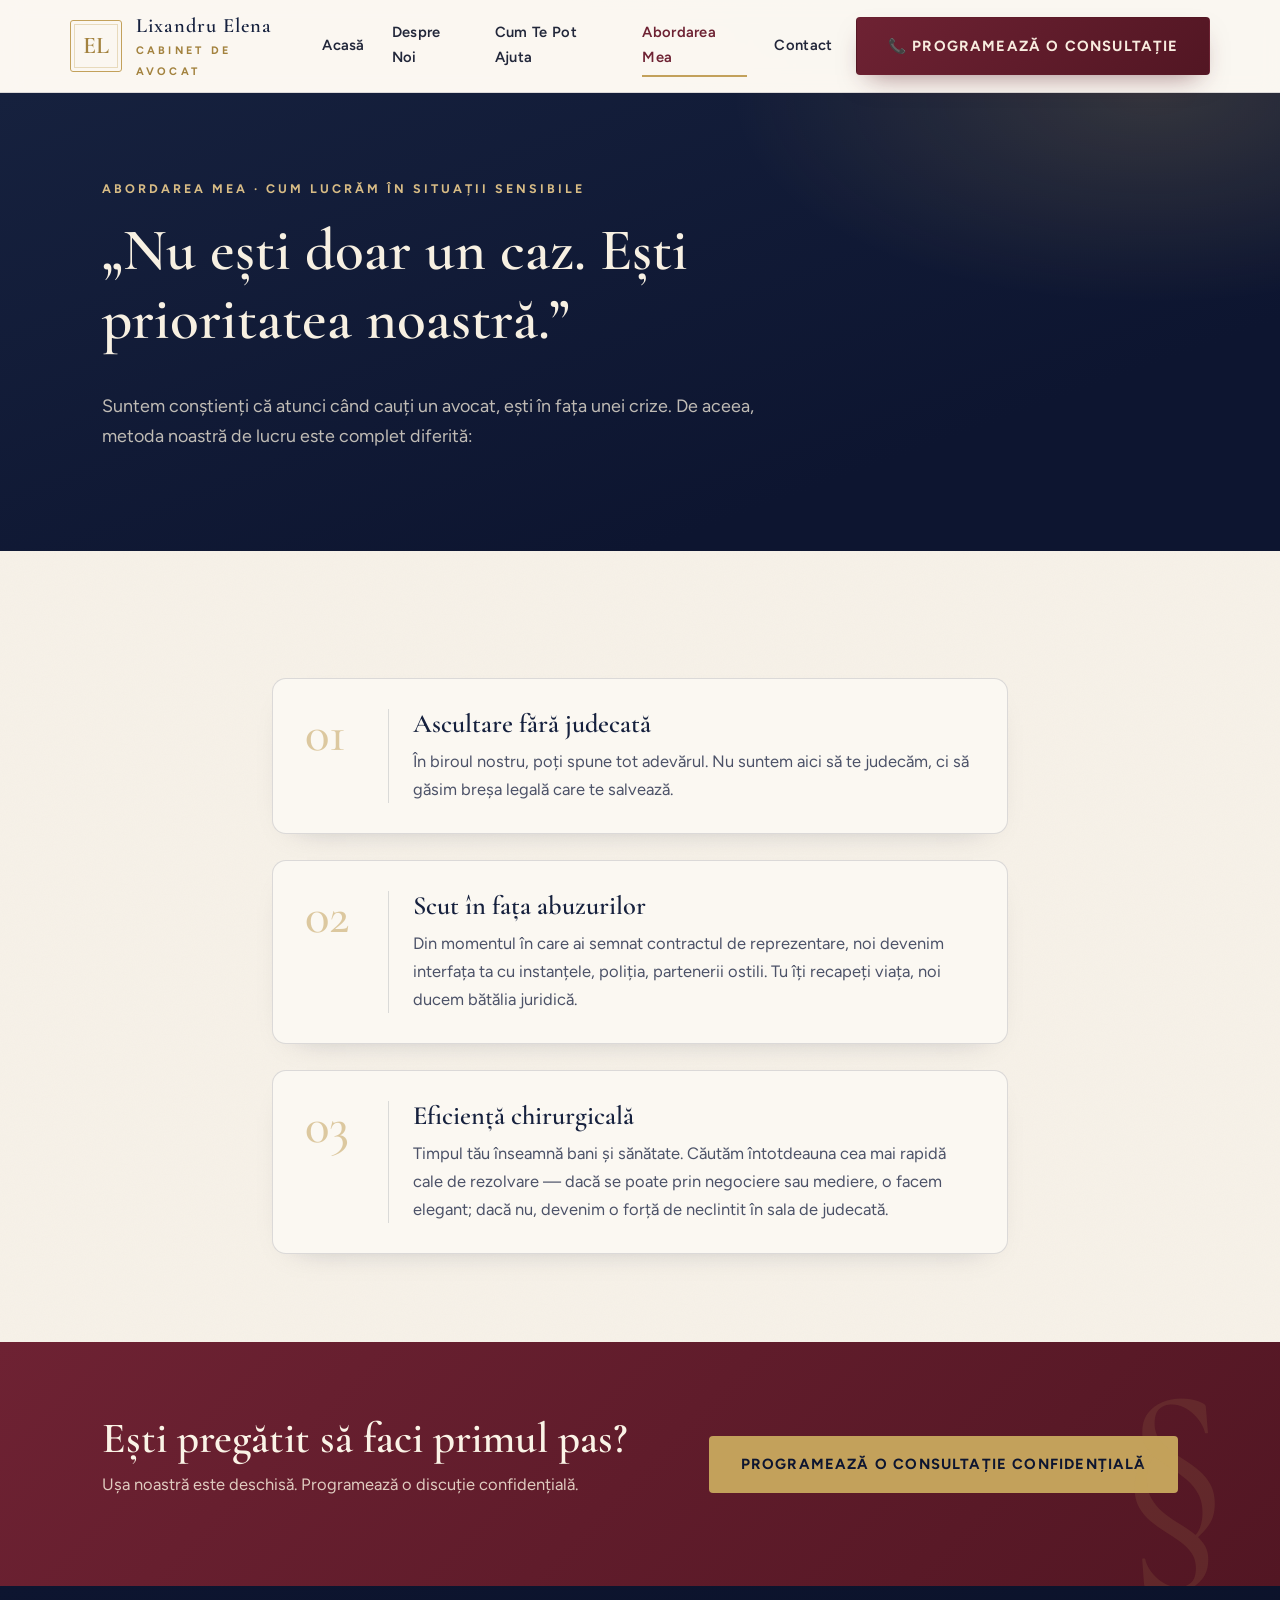
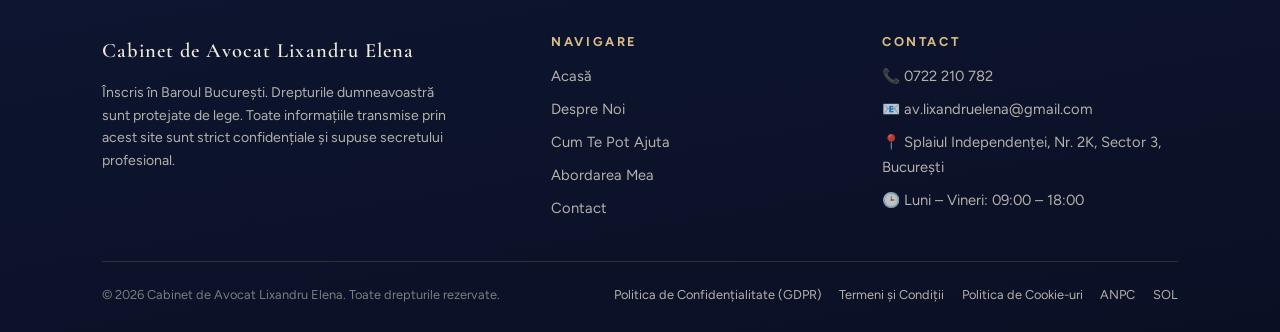
==== abordare.html @ f8d6af68 "feat: site cabinet avocat Lixandru Elena Site static multi-pagina (Acasa, Despre, Servicii, Abordare" ====
<!DOCTYPE html>
<html lang="ro">
<head>
  <meta charset="UTF-8">
  <meta name="viewport" content="width=device-width, initial-scale=1.0">
  <title>Abordarea Mea — Cum lucrăm în situații sensibile | Cabinet de Avocat Lixandru Elena</title>
  <meta name="description" content="Nu ești doar un caz. Ești prioritatea noastră. Ascultare fără judecată, scut în fața abuzurilor și eficiență chirurgicală — metoda de lucru a Cabinetului de Avocat Lixandru Elena.">
  <link rel="icon" type="image/svg+xml" href="img/favicon.svg">
  <link rel="preconnect" href="https://fonts.googleapis.com">
  <link rel="preconnect" href="https://fonts.gstatic.com" crossorigin>
  <link href="https://fonts.googleapis.com/css2?family=Cormorant+Garamond:ital,wght@0,400;0,500;0,600;1,400;1,500&family=Figtree:wght@400;600;700&display=swap" rel="stylesheet">
  <link rel="stylesheet" href="css/style.css">
</head>
<body>

<header class="site-header">
  <div class="wrap header-inner">
    <a class="brand" href="index.html" aria-label="Cabinet de Avocat Lixandru Elena — Acasă">
      <span class="brand-monogram">EL</span>
      <span class="brand-text">
        <span class="brand-name">Lixandru Elena</span><br>
        <span class="brand-sub">Cabinet de Avocat</span>
      </span>
    </a>
    <nav class="main-nav" aria-label="Navigare principală">
      <a href="index.html">Acasă</a>
      <a href="despre.html">Despre Noi</a>
      <a href="servicii.html">Cum Te Pot Ajuta</a>
      <a href="abordare.html" class="active">Abordarea Mea</a>
      <a href="contact.html">Contact</a>
    </nav>
    <a class="btn btn-primary header-cta" href="contact.html">📞 Programează o Consultație</a>
    <button class="nav-toggle" aria-label="Deschide meniul" aria-expanded="false">
      <span></span><span></span><span></span>
    </button>
  </div>
</header>

<main>

  <section class="page-hero">
    <div class="wrap">
      <span class="eyebrow">Abordarea Mea · Cum lucrăm în situații sensibile</span>
      <h1>„Nu ești doar un caz. Ești prioritatea noastră.”</h1>
      <p class="lead">Suntem conștienți că atunci când cauți un avocat, ești în fața unei crize. De aceea, metoda noastră de lucru este complet diferită:</p>
    </div>
  </section>

  <section class="section">
    <div class="wrap prose">
      <div class="method-list">
        <article class="method reveal">
          <div>
            <h3>Ascultare fără judecată</h3>
            <p>În biroul nostru, poți spune tot adevărul. Nu suntem aici să te judecăm, ci să găsim breșa legală care te salvează.</p>
          </div>
        </article>
        <article class="method reveal reveal-d1">
          <div>
            <h3>Scut în fața abuzurilor</h3>
            <p>Din momentul în care ai semnat contractul de reprezentare, noi devenim interfața ta cu instanțele, poliția, partenerii ostili. Tu îți recapeți viața, noi ducem bătălia juridică.</p>
          </div>
        </article>
        <article class="method reveal reveal-d2">
          <div>
            <h3>Eficiență chirurgicală</h3>
            <p>Timpul tău înseamnă bani și sănătate. Căutăm întotdeauna cea mai rapidă cale de rezolvare — dacă se poate prin negociere sau mediere, o facem elegant; dacă nu, devenim o forță de neclintit în sala de judecată.</p>
          </div>
        </article>
      </div>
    </div>
  </section>

  <section class="cta-band">
    <div class="wrap cta-inner">
      <div>
        <h2>Ești pregătit să faci primul pas?</h2>
        <p>Ușa noastră este deschisă. Programează o discuție confidențială.</p>
      </div>
      <a class="btn btn-light" href="contact.html">Programează o Consultație Confidențială</a>
    </div>
  </section>

</main>

<footer class="site-footer">
  <div class="wrap">
    <div class="footer-grid">
      <div class="footer-brand">
        <span class="brand-name">Cabinet de Avocat Lixandru Elena</span>
        <p>Înscris în Baroul București. Drepturile dumneavoastră sunt protejate de lege. Toate informațiile transmise prin acest site sunt strict confidențiale și supuse secretului profesional.</p>
      </div>
      <div>
        <h4>Navigare</h4>
        <ul class="footer-list">
          <li><a href="index.html">Acasă</a></li>
          <li><a href="despre.html">Despre Noi</a></li>
          <li><a href="servicii.html">Cum Te Pot Ajuta</a></li>
          <li><a href="abordare.html">Abordarea Mea</a></li>
          <li><a href="contact.html">Contact</a></li>
        </ul>
      </div>
      <div>
        <h4>Contact</h4>
        <ul class="footer-list">
          <li>📞 <a href="tel:+40722210782">0722 210 782</a></li>
          <li>📧 <a href="mailto:av.lixandruelena@gmail.com">av.lixandruelena@gmail.com</a></li>
          <li>📍 Splaiul Independenței, Nr. 2K, Sector 3, București</li>
          <li>🕒 Luni – Vineri: 09:00 – 18:00</li>
        </ul>
      </div>
    </div>
    <div class="footer-legal">
      <span>© <span id="year">2026</span> Cabinet de Avocat Lixandru Elena. Toate drepturile rezervate.</span>
      <div class="footer-legal-links">
        <a href="legal/politica-de-confidentialitate.html">Politica de Confidențialitate (GDPR)</a>
        <a href="legal/termeni-si-conditii.html">Termeni și Condiții</a>
        <a href="legal/politica-de-cookie-uri.html">Politica de Cookie-uri</a>
        <a href="https://anpc.ro" target="_blank" rel="noopener">ANPC</a>
        <a href="https://ec.europa.eu/consumers/odr" target="_blank" rel="noopener">SOL</a>
      </div>
    </div>
  </div>
</footer>

<script src="js/main.js"></script>
<script>document.getElementById("year").textContent = new Date().getFullYear();</script>
</body>
</html>
---- css/style.css ----
/* ==========================================================================
   Cabinet de Avocat Lixandru Elena — style.css
   Palette: royal navy / matte gold / burgundy / warm cream
   ========================================================================== */

:root {
  --navy: #16213e;
  --navy-deep: #0d1530;
  --navy-soft: #223055;
  --gold: #c3a15b;
  --gold-soft: #d8bc85;
  --gold-dark: #a3823e;
  --burgundy: #6e2233;
  --burgundy-deep: #521623;
  --cream: #f7f2e9;
  --cream-warm: #f1e9da;
  --paper: #fbf8f2;
  --ink: #22273a;
  --ink-soft: #4c5268;
  --line: rgba(22, 33, 62, 0.14);
  --gold-line: rgba(195, 161, 91, 0.45);
  --shadow: 0 18px 50px -18px rgba(13, 21, 48, 0.28);
  --radius: 14px;
  --font-display: "Cormorant Garamond", "Georgia", serif;
  --font-body: "Figtree", "Segoe UI", sans-serif;
  --wrap: 1140px;
}

*, *::before, *::after { box-sizing: border-box; }

html { scroll-behavior: smooth; }

body {
  margin: 0;
  font-family: var(--font-body);
  font-size: 1.03rem;
  line-height: 1.7;
  color: var(--ink);
  background-color: var(--cream);
  background-image:
    radial-gradient(1200px 600px at 85% -100px, rgba(195, 161, 91, 0.10), transparent 60%),
    url("data:image/svg+xml,%3Csvg xmlns='http://www.w3.org/2000/svg' width='140' height='140' viewBox='0 0 140 140'%3E%3Cfilter id='n'%3E%3CfeTurbulence type='fractalNoise' baseFrequency='0.9' numOctaves='2'/%3E%3CfeColorMatrix values='0 0 0 0 0.55 0 0 0 0 0.47 0 0 0 0 0.33 0 0 0 0.05 0'/%3E%3C/filter%3E%3Crect width='140' height='140' filter='url(%23n)'/%3E%3C/svg%3E");
  -webkit-font-smoothing: antialiased;
}

img { max-width: 100%; display: block; }

h1, h2, h3, h4 {
  font-family: var(--font-display);
  font-weight: 600;
  line-height: 1.18;
  color: var(--navy);
  margin: 0 0 0.6em;
}

h1 { font-size: clamp(2.3rem, 5.2vw, 3.7rem); }
h2 { font-size: clamp(1.9rem, 3.6vw, 2.7rem); }
h3 { font-size: clamp(1.35rem, 2.2vw, 1.65rem); }

p { margin: 0 0 1.1em; }

a { color: var(--burgundy); text-decoration: none; }
a:hover { color: var(--gold-dark); }

.wrap { max-width: var(--wrap); margin: 0 auto; padding: 0 clamp(1.1rem, 4vw, 2rem); }

.eyebrow {
  display: inline-block;
  font-size: 0.78rem;
  font-weight: 700;
  letter-spacing: 0.24em;
  text-transform: uppercase;
  color: var(--gold-dark);
  margin-bottom: 1rem;
}

.gold-rule {
  width: 64px;
  height: 2px;
  background: linear-gradient(90deg, var(--gold), transparent);
  border: 0;
  margin: 1.1rem 0 1.6rem;
}

.gold-rule.center { margin-left: auto; margin-right: auto; background: linear-gradient(90deg, transparent, var(--gold), transparent); }

.text-center { text-align: center; }

/* ---------- Buttons ---------- */

.btn {
  display: inline-flex;
  align-items: center;
  gap: 0.6rem;
  padding: 0.95rem 1.9rem;
  font-family: var(--font-body);
  font-size: 0.92rem;
  font-weight: 700;
  letter-spacing: 0.08em;
  text-transform: uppercase;
  border-radius: 4px;
  border: 1px solid transparent;
  cursor: pointer;
  transition: transform 0.25s ease, box-shadow 0.25s ease, background-color 0.25s ease, color 0.25s ease;
}

.btn-primary {
  background: linear-gradient(135deg, var(--burgundy), var(--burgundy-deep));
  color: #f8ecdf;
  box-shadow: 0 12px 28px -12px rgba(82, 22, 35, 0.55);
}
.btn-primary:hover { transform: translateY(-2px); color: #fff; box-shadow: 0 16px 34px -12px rgba(82, 22, 35, 0.65); }

.btn-outline {
  background: transparent;
  color: var(--navy);
  border-color: var(--gold);
}
.btn-outline:hover { background: rgba(195, 161, 91, 0.12); color: var(--navy); }

.btn-light {
  background: var(--gold);
  color: var(--navy-deep);
}
.btn-light:hover { background: var(--gold-soft); transform: translateY(-2px); color: var(--navy-deep); }

/* ---------- Header ---------- */

.site-header {
  position: sticky;
  top: 0;
  z-index: 60;
  background: rgba(251, 248, 242, 0.92);
  backdrop-filter: blur(10px);
  border-bottom: 1px solid var(--line);
}

.header-inner {
  display: flex;
  align-items: center;
  justify-content: space-between;
  gap: 1.5rem;
  padding: 0.8rem 0;
}

.brand { display: flex; align-items: center; gap: 0.85rem; }

.brand-monogram {
  width: 52px;
  height: 52px;
  flex: none;
  display: grid;
  place-items: center;
  font-family: var(--font-display);
  font-size: 1.5rem;
  font-weight: 600;
  color: var(--gold-dark);
  border: 1.5px solid var(--gold);
  border-radius: 3px;
  position: relative;
}
.brand-monogram::after {
  content: "";
  position: absolute;
  inset: 3px;
  border: 1px solid rgba(195, 161, 91, 0.35);
}

.brand-text { line-height: 1.25; }
.brand-name {
  font-family: var(--font-display);
  font-size: 1.28rem;
  font-weight: 600;
  letter-spacing: 0.05em;
  color: var(--navy);
}
.brand-sub {
  font-size: 0.68rem;
  font-weight: 700;
  letter-spacing: 0.3em;
  text-transform: uppercase;
  color: var(--gold-dark);
}

.main-nav { display: flex; align-items: center; gap: 1.7rem; }
.main-nav a {
  font-size: 0.92rem;
  font-weight: 600;
  color: var(--ink);
  letter-spacing: 0.02em;
  padding: 0.3rem 0;
  border-bottom: 2px solid transparent;
  transition: color 0.2s ease, border-color 0.2s ease;
}
.main-nav a:hover { color: var(--burgundy); }
.main-nav a.active { color: var(--burgundy); border-bottom-color: var(--gold); }

.header-cta { white-space: nowrap; }

.nav-toggle {
  display: none;
  flex-direction: column;
  gap: 5px;
  background: none;
  border: 0;
  padding: 0.6rem;
  cursor: pointer;
}
.nav-toggle span {
  width: 26px;
  height: 2px;
  background: var(--navy);
  transition: transform 0.3s ease, opacity 0.3s ease;
}

/* ---------- Hero ---------- */

.hero {
  position: relative;
  overflow: hidden;
  background:
    radial-gradient(900px 500px at 110% 10%, rgba(195, 161, 91, 0.22), transparent 55%),
    radial-gradient(700px 500px at -10% 110%, rgba(110, 34, 51, 0.35), transparent 60%),
    linear-gradient(160deg, var(--navy) 0%, var(--navy-deep) 70%);
  color: #ece5d6;
}

.hero::before {
  content: "";
  position: absolute;
  inset: 0;
  background-image: url("data:image/svg+xml,%3Csvg xmlns='http://www.w3.org/2000/svg' width='140' height='140' viewBox='0 0 140 140'%3E%3Cfilter id='n'%3E%3CfeTurbulence type='fractalNoise' baseFrequency='0.9' numOctaves='2'/%3E%3CfeColorMatrix values='0 0 0 0 1 0 0 0 0 0.9 0 0 0 0 0.7 0 0 0 0.04 0'/%3E%3C/filter%3E%3Crect width='140' height='140' filter='url(%23n)'/%3E%3C/svg%3E");
  pointer-events: none;
}

.hero-grid {
  display: grid;
  grid-template-columns: minmax(0, 1.15fr) minmax(0, 0.85fr);
  gap: clamp(2rem, 5vw, 4rem);
  align-items: center;
  padding: clamp(3.5rem, 8vw, 6.5rem) 0;
  position: relative;
}

.hero .eyebrow { color: var(--gold-soft); }

.hero h1 {
  color: #f7f0e2;
  font-weight: 500;
  font-size: clamp(1.9rem, 4.3vw, 3.05rem);
}
.hero h1 em { font-style: italic; color: var(--gold-soft); }

.hero-sub {
  font-size: 1.02rem;
  color: rgba(236, 229, 214, 0.82);
  max-width: 56ch;
}

.hero-actions { display: flex; flex-wrap: wrap; gap: 1rem; margin-top: 1.8rem; }
.hero-actions .btn-outline { color: #ece5d6; border-color: var(--gold); }
.hero-actions .btn-outline:hover { background: rgba(195, 161, 91, 0.16); color: #fff; }

.hero-note {
  margin-top: 1.4rem;
  font-size: 0.85rem;
  color: rgba(236, 229, 214, 0.6);
  display: flex;
  align-items: center;
  gap: 0.5rem;
}

.hero-figure { position: relative; }

.hero-portrait {
  position: relative;
  border-radius: 8px;
  overflow: hidden;
  box-shadow: 0 30px 70px -30px rgba(0, 0, 0, 0.6);
}
.hero-portrait::after {
  content: "";
  position: absolute;
  inset: 12px;
  border: 1px solid rgba(195, 161, 91, 0.55);
  border-radius: 4px;
  pointer-events: none;
}
.hero-portrait img { width: 100%; height: 100%; object-fit: cover; }

.hero-badge {
  position: absolute;
  left: -18px;
  bottom: 26px;
  background: var(--paper);
  color: var(--navy);
  border-left: 3px solid var(--gold);
  padding: 0.8rem 1.1rem;
  border-radius: 6px;
  box-shadow: var(--shadow);
  font-size: 0.85rem;
  line-height: 1.45;
}
.hero-badge strong { font-family: var(--font-display); font-size: 1.25rem; display: block; }

/* ---------- Trust strip ---------- */

.trust-strip {
  background: var(--paper);
  border-bottom: 1px solid var(--line);
}
.trust-grid {
  display: grid;
  grid-template-columns: repeat(4, 1fr);
  padding: 1.6rem 0;
}
.trust-item {
  text-align: center;
  padding: 0.6rem 1.2rem;
  border-left: 1px solid var(--line);
  font-size: 0.92rem;
  color: var(--ink-soft);
}
.trust-item:first-child { border-left: 0; }
.trust-item .t-icon { color: var(--gold-dark); font-size: 1.5rem; display: block; margin-bottom: 0.4rem; }
.trust-item strong { display: block; color: var(--navy); font-size: 0.98rem; }

/* ---------- Sections ---------- */

.section { padding: clamp(3.2rem, 7vw, 5.5rem) 0; }
.section-alt { background: var(--paper); border-top: 1px solid var(--line); border-bottom: 1px solid var(--line); }

.section-head { max-width: 760px; }
.section-head.centered { margin: 0 auto 2.6rem; text-align: center; }

.lead { font-size: 1.12rem; color: var(--ink-soft); }

/* ---------- Pillars ---------- */

.pillars {
  display: grid;
  grid-template-columns: repeat(3, 1fr);
  gap: 1.6rem;
  margin-top: 2.4rem;
}

.pillar {
  background: var(--paper);
  border: 1px solid var(--line);
  border-top: 3px solid var(--gold);
  border-radius: var(--radius);
  padding: 2rem 1.7rem;
  box-shadow: 0 10px 30px -20px rgba(13, 21, 48, 0.25);
  transition: transform 0.3s ease, box-shadow 0.3s ease;
}
.pillar:hover { transform: translateY(-6px); box-shadow: var(--shadow); }

.pillar-num {
  font-family: var(--font-display);
  font-size: 2.6rem;
  font-weight: 500;
  color: rgba(195, 161, 91, 0.5);
  line-height: 1;
  margin-bottom: 0.7rem;
}
.pillar h3 { margin-bottom: 0.5rem; }
.pillar p { margin: 0; color: var(--ink-soft); font-size: 0.97rem; }

/* ---------- Expertise cards ---------- */

.expertise-list {
  display: grid;
  grid-template-columns: repeat(2, 1fr);
  gap: 1.2rem;
  margin-top: 2.2rem;
}

.expertise-card {
  display: flex;
  gap: 1.2rem;
  align-items: flex-start;
  background: var(--paper);
  border: 1px solid var(--line);
  border-radius: var(--radius);
  padding: 1.5rem 1.6rem;
  transition: transform 0.3s ease, box-shadow 0.3s ease, border-color 0.3s ease;
  color: var(--ink);
}
.expertise-card:hover {
  transform: translateY(-4px);
  box-shadow: var(--shadow);
  border-color: var(--gold-line);
  color: var(--ink);
}

.expertise-icon {
  flex: none;
  width: 52px;
  height: 52px;
  display: grid;
  place-items: center;
  border-radius: 8px;
  background: linear-gradient(150deg, rgba(195, 161, 91, 0.18), rgba(110, 34, 51, 0.1));
  border: 1px solid var(--gold-line);
  font-size: 1.4rem;
}

.expertise-card h3 { font-size: 1.22rem; margin-bottom: 0.25rem; }
.expertise-card p { margin: 0; font-size: 0.93rem; color: var(--ink-soft); }

.expertise-more { margin-top: 2rem; text-align: center; }

/* ---------- Dark band: testimonials ---------- */

.band-dark {
  background:
    radial-gradient(800px 400px at 15% 0%, rgba(110, 34, 51, 0.4), transparent 60%),
    linear-gradient(165deg, var(--navy) 0%, var(--navy-deep) 80%);
  color: #ece5d6;
  padding: clamp(3.4rem, 7vw, 5.6rem) 0;
  position: relative;
  overflow: hidden;
}
.band-dark h2 { color: #f7f0e2; }

.rating-badge {
  display: inline-flex;
  align-items: center;
  gap: 0.7rem;
  background: rgba(251, 248, 242, 0.08);
  border: 1px solid rgba(195, 161, 91, 0.4);
  border-radius: 999px;
  padding: 0.5rem 1.2rem;
  font-size: 0.92rem;
  margin-top: 0.4rem;
}
.rating-badge .stars { color: var(--gold); letter-spacing: 0.1em; }
.rating-badge a { color: var(--gold-soft); text-decoration: underline; }
.rating-badge a:hover { color: #fff; }

.testimonial-viewport { max-width: 780px; margin: 2.4rem auto 0; position: relative; }

.testimonial-track { overflow: hidden; }

.testimonial {
  display: none;
  background: var(--paper);
  color: var(--ink);
  border-radius: var(--radius);
  padding: 2.2rem 2.4rem 1.8rem;
  box-shadow: 0 26px 60px -30px rgba(0, 0, 0, 0.55);
  animation: fadeSlide 0.5s ease;
}
.testimonial.active { display: block; }

@keyframes fadeSlide {
  from { opacity: 0; transform: translateY(14px); }
  to { opacity: 1; transform: translateY(0); }
}

.testimonial-quote-mark {
  font-family: var(--font-display);
  font-size: 3.4rem;
  line-height: 0.6;
  color: var(--gold);
  display: block;
  margin-bottom: 0.9rem;
}
.testimonial p { font-size: 1.02rem; }
.testimonial .stars { color: var(--gold-dark); letter-spacing: 0.15em; }
.testimonial footer {
  margin-top: 0.8rem;
  font-weight: 700;
  color: var(--navy);
  font-size: 0.95rem;
}
.testimonial footer span { font-weight: 400; color: var(--ink-soft); font-size: 0.85rem; }

.testimonial-nav {
  display: flex;
  justify-content: center;
  align-items: center;
  gap: 1rem;
  margin-top: 1.6rem;
}
.testimonial-nav button {
  width: 44px;
  height: 44px;
  border-radius: 50%;
  border: 1px solid rgba(195, 161, 91, 0.5);
  background: transparent;
  color: var(--gold-soft);
  font-size: 1.1rem;
  cursor: pointer;
  transition: background-color 0.25s ease, color 0.25s ease;
}
.testimonial-nav button:hover { background: rgba(195, 161, 91, 0.18); color: #fff; }

.testimonial-dots { display: flex; gap: 0.5rem; }
.testimonial-dots button {
  width: 9px;
  height: 9px;
  padding: 0;
  border-radius: 50%;
  border: 0;
  background: rgba(236, 229, 214, 0.3);
  cursor: pointer;
  transition: background-color 0.25s ease, transform 0.25s ease;
}
.testimonial-dots button.active { background: var(--gold); transform: scale(1.25); }

/* ---------- Steps (Cum colaborăm) ---------- */

.steps {
  display: grid;
  grid-template-columns: repeat(4, 1fr);
  gap: 1.4rem;
  margin-top: 2.6rem;
  counter-reset: step;
}

.step { text-align: center; position: relative; padding: 0 0.6rem; }

.step-icon {
  width: 72px;
  height: 72px;
  margin: 0 auto 1rem;
  display: grid;
  place-items: center;
  border-radius: 50%;
  background: var(--paper);
  border: 1px solid var(--gold-line);
  font-size: 1.6rem;
  position: relative;
  box-shadow: 0 12px 26px -16px rgba(13, 21, 48, 0.3);
}
.step-icon::after {
  counter-increment: step;
  content: counter(step);
  position: absolute;
  bottom: -6px;
  right: -2px;
  width: 26px;
  height: 26px;
  display: grid;
  place-items: center;
  background: var(--burgundy);
  color: #f8ecdf;
  border-radius: 50%;
  font-family: var(--font-body);
  font-size: 0.78rem;
  font-weight: 700;
}

.step h3 { font-size: 1.18rem; margin-bottom: 0.3rem; }
.step p { font-size: 0.9rem; color: var(--ink-soft); margin: 0; }

/* ---------- CTA band ---------- */

.cta-band {
  background: linear-gradient(135deg, var(--burgundy) 0%, var(--burgundy-deep) 100%);
  color: #f6ead9;
  padding: clamp(2.8rem, 6vw, 4.4rem) 0;
  position: relative;
  overflow: hidden;
}
.cta-band::before {
  content: "§";
  position: absolute;
  right: 4%;
  top: 50%;
  transform: translateY(-50%);
  font-family: var(--font-display);
  font-size: 16rem;
  color: rgba(195, 161, 91, 0.12);
  pointer-events: none;
}
.cta-band h2 { color: #faf3e6; margin-bottom: 0.4rem; }
.cta-band p { color: rgba(246, 234, 217, 0.85); max-width: 60ch; }
.cta-inner { display: flex; align-items: center; justify-content: space-between; gap: 2rem; flex-wrap: wrap; }

/* ---------- Content pages ---------- */

.page-hero {
  background:
    radial-gradient(700px 350px at 90% 0%, rgba(195, 161, 91, 0.2), transparent 60%),
    linear-gradient(160deg, var(--navy) 0%, var(--navy-deep) 75%);
  color: #ece5d6;
  padding: clamp(3rem, 7vw, 5rem) 0;
}
.page-hero h1 { color: #f7f0e2; max-width: 22ch; }
.page-hero .eyebrow { color: var(--gold-soft); }
.page-hero .lead { color: rgba(236, 229, 214, 0.8); max-width: 65ch; }

.prose { max-width: 800px; }
.prose ul { padding-left: 1.2rem; }
.prose li { margin-bottom: 0.55rem; }
.prose li::marker { color: var(--gold-dark); }

.callout {
  background: var(--paper);
  border-left: 3px solid var(--gold);
  border-radius: 0 var(--radius) var(--radius) 0;
  padding: 1.4rem 1.7rem;
  margin: 2rem 0;
  box-shadow: 0 12px 30px -22px rgba(13, 21, 48, 0.3);
}
.callout p:last-child { margin-bottom: 0; }

/* ---------- Practice areas (servicii) ---------- */

.practice-block {
  display: grid;
  grid-template-columns: 64px 1fr;
  gap: 1.6rem;
  padding: 2.4rem 0;
  border-top: 1px solid var(--line);
}
.practice-block:first-of-type { border-top: 0; }

.practice-icon {
  width: 64px;
  height: 64px;
  display: grid;
  place-items: center;
  font-size: 1.7rem;
  border-radius: 10px;
  background: linear-gradient(150deg, rgba(195, 161, 91, 0.18), rgba(110, 34, 51, 0.1));
  border: 1px solid var(--gold-line);
}

.practice-block h2 { font-size: clamp(1.5rem, 2.6vw, 1.95rem); margin-bottom: 0.2rem; }
.practice-tagline {
  font-family: var(--font-display);
  font-style: italic;
  font-size: 1.15rem;
  color: var(--burgundy);
  margin-bottom: 0.9rem;
}
.practice-block ul { padding-left: 1.15rem; margin: 0.6rem 0 0; }
.practice-block li { margin-bottom: 0.5rem; color: var(--ink-soft); }
.practice-block li strong { color: var(--ink); }
.practice-block li::marker { color: var(--gold-dark); }

/* ---------- Approach (numbered method) ---------- */

.method-list { counter-reset: method; display: grid; gap: 1.6rem; margin-top: 2.4rem; }

.method {
  display: grid;
  grid-template-columns: 84px 1fr;
  gap: 1.5rem;
  align-items: start;
  background: var(--paper);
  border: 1px solid var(--line);
  border-radius: var(--radius);
  padding: 1.9rem 2rem;
  box-shadow: 0 12px 32px -24px rgba(13, 21, 48, 0.35);
}

.method::before {
  counter-increment: method;
  content: "0" counter(method);
  font-family: var(--font-display);
  font-size: 3.2rem;
  font-weight: 500;
  line-height: 1;
  color: rgba(195, 161, 91, 0.55);
  border-right: 1px solid var(--line);
  padding-right: 1.2rem;
  align-self: stretch;
  display: flex;
  align-items: flex-start;
}

.method h3 { margin-bottom: 0.4rem; }
.method p { margin: 0; color: var(--ink-soft); }

/* ---------- Contact ---------- */

.contact-grid {
  display: grid;
  grid-template-columns: minmax(0, 0.9fr) minmax(0, 1.1fr);
  gap: clamp(2rem, 5vw, 3.6rem);
  align-items: start;
}

.contact-card {
  background: var(--paper);
  border: 1px solid var(--line);
  border-radius: var(--radius);
  padding: 1.6rem 1.8rem;
  margin-bottom: 1.3rem;
  box-shadow: 0 12px 30px -24px rgba(13, 21, 48, 0.3);
}
.contact-card h3 { font-size: 1.2rem; display: flex; align-items: center; gap: 0.6rem; margin-bottom: 0.5rem; }
.contact-card p { margin-bottom: 0.4rem; color: var(--ink-soft); font-size: 0.97rem; }
.contact-card p:last-child { margin-bottom: 0; }
.contact-card a { font-weight: 600; }
.contact-card .small { font-size: 0.85rem; font-style: italic; }

.contact-form {
  background: var(--paper);
  border: 1px solid var(--line);
  border-top: 3px solid var(--gold);
  border-radius: var(--radius);
  padding: clamp(1.6rem, 4vw, 2.4rem);
  box-shadow: var(--shadow);
}

.form-row { display: grid; grid-template-columns: 1fr 1fr; gap: 1rem; }

.field { margin-bottom: 1.1rem; }
.field label {
  display: block;
  font-size: 0.82rem;
  font-weight: 700;
  letter-spacing: 0.06em;
  text-transform: uppercase;
  color: var(--navy);
  margin-bottom: 0.35rem;
}
.field input,
.field select,
.field textarea {
  width: 100%;
  padding: 0.8rem 0.95rem;
  font-family: var(--font-body);
  font-size: 0.98rem;
  color: var(--ink);
  background: var(--cream);
  border: 1px solid var(--line);
  border-radius: 6px;
  transition: border-color 0.2s ease, box-shadow 0.2s ease;
}
.field input:focus,
.field select:focus,
.field textarea:focus {
  outline: none;
  border-color: var(--gold);
  box-shadow: 0 0 0 3px rgba(195, 161, 91, 0.2);
}
.field textarea { resize: vertical; min-height: 130px; }

.form-privacy { font-size: 0.83rem; color: var(--ink-soft); font-style: italic; margin-bottom: 1.2rem; }

.contact-form .btn { width: 100%; justify-content: center; }

.map-embed {
  margin-top: 2.6rem;
  border-radius: var(--radius);
  overflow: hidden;
  border: 1px solid var(--line);
  box-shadow: var(--shadow);
}
.map-embed iframe { display: block; width: 100%; height: 380px; border: 0; }

/* ---------- Footer ---------- */

.site-footer {
  background: linear-gradient(170deg, var(--navy-deep), #0a1024);
  color: rgba(236, 229, 214, 0.75);
  padding: 3rem 0 1.6rem;
  font-size: 0.92rem;
}

.footer-grid {
  display: grid;
  grid-template-columns: 1.4fr 1fr 1fr;
  gap: 2.2rem;
  padding-bottom: 2rem;
  border-bottom: 1px solid rgba(195, 161, 91, 0.2);
}

.site-footer h4 {
  color: var(--gold-soft);
  font-family: var(--font-body);
  font-size: 0.8rem;
  font-weight: 700;
  letter-spacing: 0.2em;
  text-transform: uppercase;
  margin-bottom: 0.9rem;
}

.site-footer a { color: rgba(236, 229, 214, 0.75); }
.site-footer a:hover { color: var(--gold-soft); }

.footer-brand .brand-name { color: #f0e8d8; }
.footer-brand p { margin-top: 0.8rem; max-width: 40ch; font-size: 0.88rem; line-height: 1.6; }

.footer-list { list-style: none; margin: 0; padding: 0; }
.footer-list li { margin-bottom: 0.5rem; }

.footer-legal {
  display: flex;
  flex-wrap: wrap;
  align-items: center;
  justify-content: space-between;
  gap: 1rem;
  padding-top: 1.4rem;
  font-size: 0.8rem;
  color: rgba(236, 229, 214, 0.5);
}
.footer-legal-links { display: flex; flex-wrap: wrap; gap: 0.4rem 1.1rem; }

/* ---------- Reveal on scroll ---------- */

.reveal {
  opacity: 0;
  transform: translateY(24px);
  transition: opacity 0.7s ease, transform 0.7s ease;
}
.reveal.visible { opacity: 1; transform: none; }
.reveal-d1 { transition-delay: 0.1s; }
.reveal-d2 { transition-delay: 0.2s; }
.reveal-d3 { transition-delay: 0.3s; }

@media (prefers-reduced-motion: reduce) {
  .reveal { opacity: 1; transform: none; transition: none; }
  html { scroll-behavior: auto; }
}

/* ---------- Responsive ---------- */

@media (max-width: 980px) {
  .hero-grid { grid-template-columns: 1fr; }
  .hero-figure { max-width: 480px; }
  .pillars { grid-template-columns: 1fr; }
  .steps { grid-template-columns: repeat(2, 1fr); gap: 2rem 1.2rem; }
  .footer-grid { grid-template-columns: 1fr 1fr; }
  .contact-grid { grid-template-columns: 1fr; }

  .main-nav {
    position: fixed;
    inset: 0 0 auto 0;
    top: 69px;
    flex-direction: column;
    align-items: stretch;
    gap: 0;
    background: var(--paper);
    border-bottom: 1px solid var(--line);
    box-shadow: 0 24px 40px -20px rgba(13, 21, 48, 0.35);
    padding: 0.6rem 1.4rem 1.2rem;
    transform: translateY(-130%);
    transition: transform 0.35s ease;
  }
  .main-nav.open { transform: translateY(0); }
  .main-nav a { padding: 0.85rem 0.2rem; border-bottom: 1px solid var(--line); }
  .main-nav a.active { border-bottom-color: var(--gold); }
  .nav-toggle { display: flex; }
  .nav-toggle.open span:nth-child(1) { transform: translateY(7px) rotate(45deg); }
  .nav-toggle.open span:nth-child(2) { opacity: 0; }
  .nav-toggle.open span:nth-child(3) { transform: translateY(-7px) rotate(-45deg); }
  .header-cta { display: none; }
}

@media (max-width: 640px) {
  .trust-grid { grid-template-columns: repeat(2, 1fr); gap: 0.4rem 0; }
  .trust-item { border-left: 0; padding: 0.8rem 0.6rem; }
  .expertise-list { grid-template-columns: 1fr; }
  .steps { grid-template-columns: 1fr; }
  .footer-grid { grid-template-columns: 1fr; }
  .form-row { grid-template-columns: 1fr; }
  .method { grid-template-columns: 1fr; }
  .method::before { border-right: 0; border-bottom: 1px solid var(--line); padding: 0 0 0.6rem; }
  .practice-block { grid-template-columns: 1fr; }
  .hero-badge { position: static; margin-top: 1rem; display: inline-block; }
  .cta-band::before { display: none; }
}
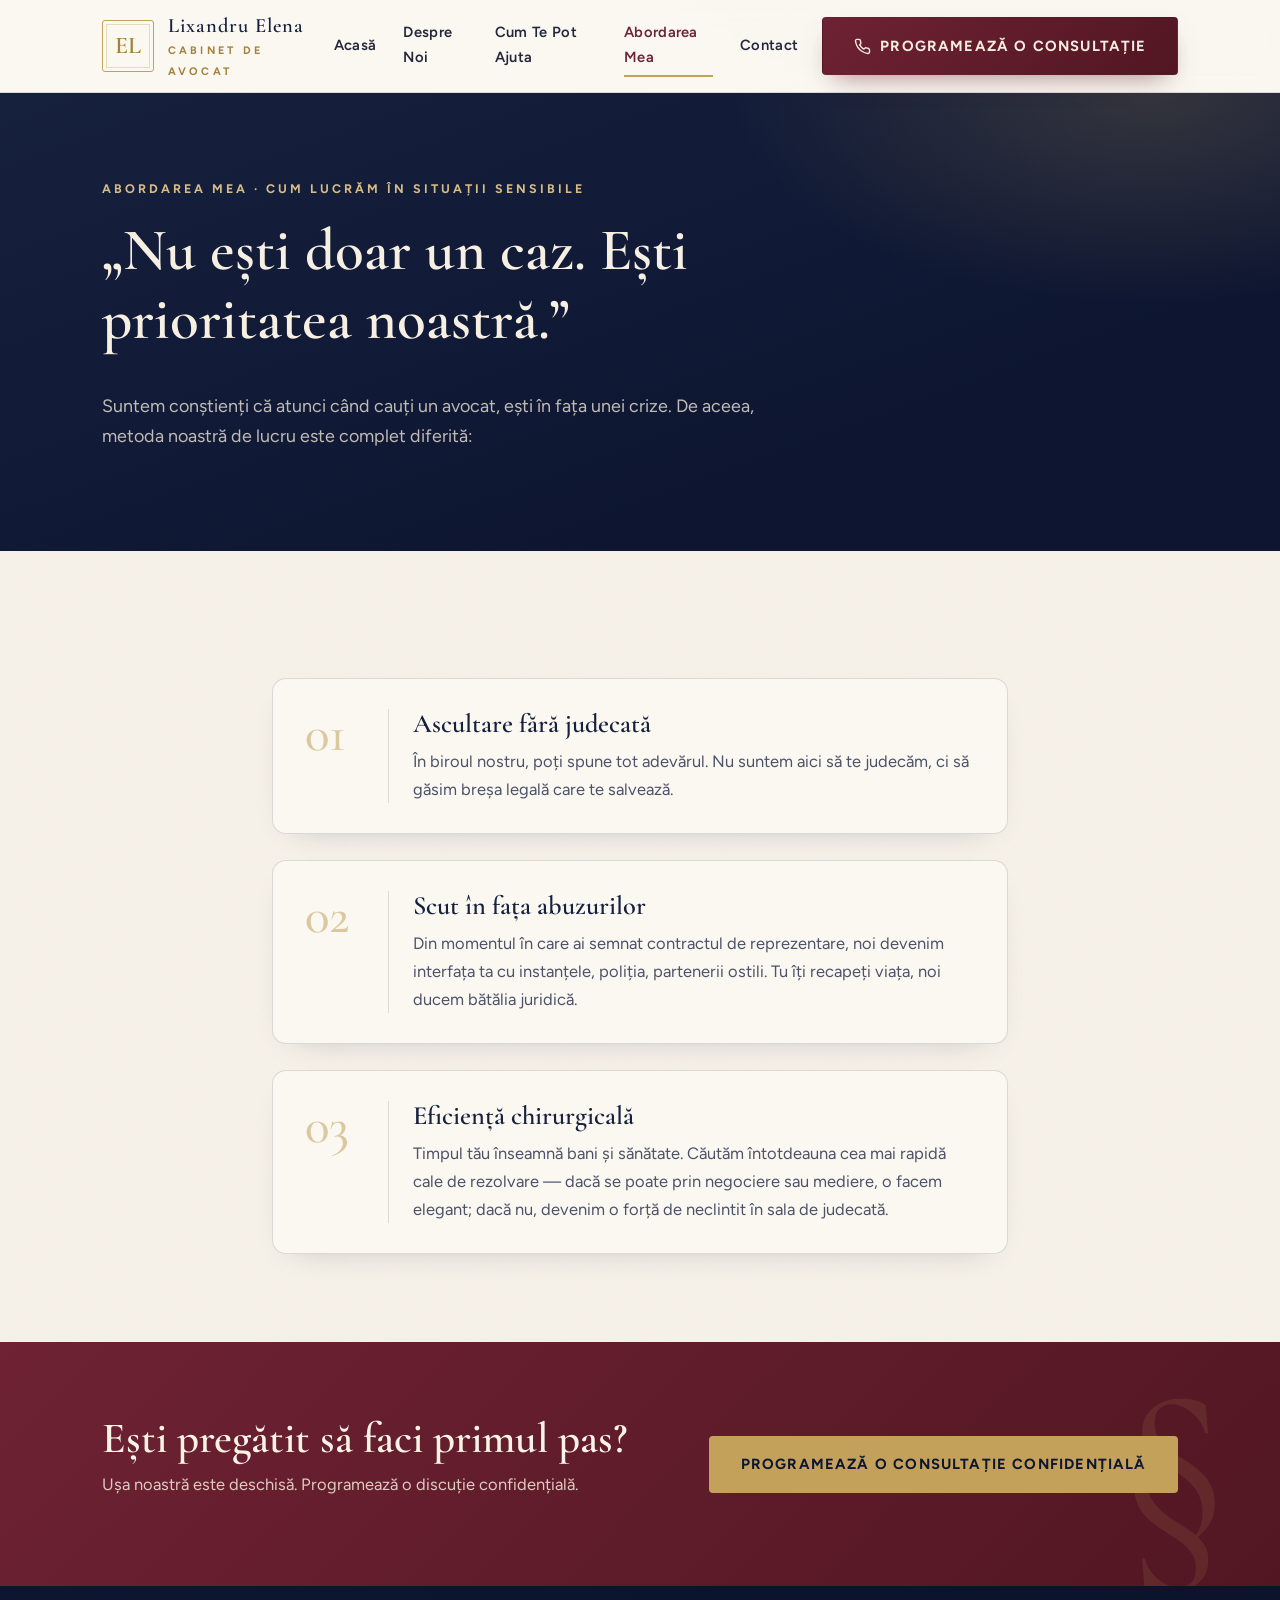
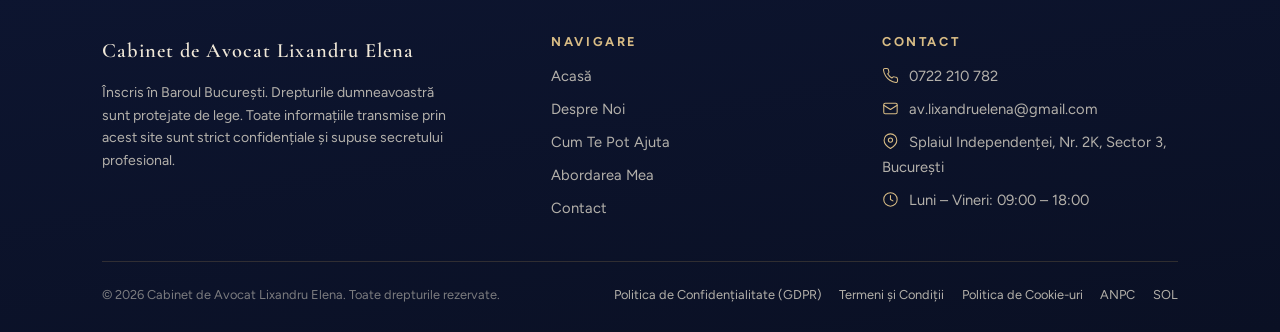
==== commit f610160f: "fix: iconite SVG monocrome aurii + reparatii mobile - Inlocuit toate emoji-urile colorate cu iconite" ====
--- a/abordare.html
+++ b/abordare.html
@@ -29,7 +29,7 @@
       <a href="abordare.html" class="active">Abordarea Mea</a>
       <a href="contact.html">Contact</a>
     </nav>
-    <a class="btn btn-primary header-cta" href="contact.html">📞 Programează o Consultație</a>
+    <a class="btn btn-primary header-cta" href="contact.html"><svg class="icon" viewBox="0 0 24 24" aria-hidden="true"><path d="M22 16.9v3a2 2 0 0 1-2.2 2 19.8 19.8 0 0 1-8.6-3.1 19.5 19.5 0 0 1-6-6A19.8 19.8 0 0 1 2.1 4.2 2 2 0 0 1 4.1 2h3a2 2 0 0 1 2 1.7c.1.9.3 1.8.6 2.6a2 2 0 0 1-.4 2.1L8 9.7a16 16 0 0 0 6 6l1.3-1.3a2 2 0 0 1 2.1-.4c.8.3 1.7.5 2.6.6a2 2 0 0 1 1.7 2z"/></svg> Programează o Consultație</a>
     <button class="nav-toggle" aria-label="Deschide meniul" aria-expanded="false">
       <span></span><span></span><span></span>
     </button>
@@ -103,10 +103,10 @@
       <div>
         <h4>Contact</h4>
         <ul class="footer-list">
-          <li>📞 <a href="tel:+40722210782">0722 210 782</a></li>
-          <li>📧 <a href="mailto:av.lixandruelena@gmail.com">av.lixandruelena@gmail.com</a></li>
-          <li>📍 Splaiul Independenței, Nr. 2K, Sector 3, București</li>
-          <li>🕒 Luni – Vineri: 09:00 – 18:00</li>
+          <li><svg class="icon" viewBox="0 0 24 24" aria-hidden="true"><path d="M22 16.9v3a2 2 0 0 1-2.2 2 19.8 19.8 0 0 1-8.6-3.1 19.5 19.5 0 0 1-6-6A19.8 19.8 0 0 1 2.1 4.2 2 2 0 0 1 4.1 2h3a2 2 0 0 1 2 1.7c.1.9.3 1.8.6 2.6a2 2 0 0 1-.4 2.1L8 9.7a16 16 0 0 0 6 6l1.3-1.3a2 2 0 0 1 2.1-.4c.8.3 1.7.5 2.6.6a2 2 0 0 1 1.7 2z"/></svg> <a href="tel:+40722210782">0722 210 782</a></li>
+          <li><svg class="icon" viewBox="0 0 24 24" aria-hidden="true"><rect x="2.5" y="4.5" width="19" height="15" rx="2"/><path d="M2.5 7.5 12 13.5l9.5-6"/></svg> <a href="mailto:av.lixandruelena@gmail.com">av.lixandruelena@gmail.com</a></li>
+          <li><svg class="icon" viewBox="0 0 24 24" aria-hidden="true"><path d="M21 10.2c0 6.8-9 11.8-9 11.8s-9-5-9-11.8a9 9 0 0 1 18 0z"/><circle cx="12" cy="10" r="3"/></svg> Splaiul Independenței, Nr. 2K, Sector 3, București</li>
+          <li><svg class="icon" viewBox="0 0 24 24" aria-hidden="true"><circle cx="12" cy="12" r="9.5"/><path d="M12 6.5V12l3.5 2"/></svg> Luni – Vineri: 09:00 – 18:00</li>
         </ul>
       </div>
     </div>
--- a/css/style.css
+++ b/css/style.css
@@ -86,6 +86,30 @@
 
 .text-center { text-align: center; }
 
+/* ---------- Line icons ---------- */
+
+.icon {
+  width: 1.15em;
+  height: 1.15em;
+  fill: none;
+  stroke: currentColor;
+  stroke-width: 1.5;
+  stroke-linecap: round;
+  stroke-linejoin: round;
+  display: inline-block;
+  vertical-align: -0.18em;
+  flex: none;
+}
+
+.t-icon .icon,
+.expertise-icon .icon,
+.step-icon .icon,
+.practice-icon .icon { color: var(--gold-dark); stroke-width: 1.4; }
+
+.contact-card h3 .icon { color: var(--gold-dark); }
+.footer-list .icon { color: var(--gold-soft); margin-right: 0.35rem; }
+.btn .icon { stroke-width: 2; }
+
 /* ---------- Buttons ---------- */
 
 .btn {
@@ -140,7 +164,7 @@
   align-items: center;
   justify-content: space-between;
   gap: 1.5rem;
-  padding: 0.8rem 0;
+  padding-block: 0.8rem;
 }
 
 .brand { display: flex; align-items: center; gap: 0.85rem; }
@@ -238,7 +262,7 @@
   grid-template-columns: minmax(0, 1.15fr) minmax(0, 0.85fr);
   gap: clamp(2rem, 5vw, 4rem);
   align-items: center;
-  padding: clamp(3.5rem, 8vw, 6.5rem) 0;
+  padding-block: clamp(3.5rem, 8vw, 6.5rem);
   position: relative;
 }
 
@@ -312,7 +336,7 @@
 .trust-grid {
   display: grid;
   grid-template-columns: repeat(4, 1fr);
-  padding: 1.6rem 0;
+  padding-block: 1.6rem;
 }
 .trust-item {
   text-align: center;
@@ -823,8 +847,22 @@
 /* ---------- Responsive ---------- */
 
 @media (max-width: 980px) {
-  .hero-grid { grid-template-columns: 1fr; }
+  .hero-grid { grid-template-columns: 1fr; gap: 1.6rem; }
   .hero-figure { max-width: 480px; }
+  .hero-portrait { display: none; }
+  .hero-figure { max-width: none; margin: 0; }
+  .hero-badge {
+    position: static;
+    display: inline-flex;
+    align-items: center;
+    gap: 0.6rem;
+    background: rgba(251, 248, 242, 0.06);
+    color: #ece5d6;
+    border: 1px solid rgba(195, 161, 91, 0.45);
+    border-left-width: 3px;
+    box-shadow: none;
+  }
+  .hero-badge strong { color: var(--gold-soft); display: inline; font-size: 1.1rem; margin-right: 0.4rem; }
   .pillars { grid-template-columns: 1fr; }
   .steps { grid-template-columns: repeat(2, 1fr); gap: 2rem 1.2rem; }
   .footer-grid { grid-template-columns: 1fr 1fr; }
@@ -864,6 +902,14 @@
   .method { grid-template-columns: 1fr; }
   .method::before { border-right: 0; border-bottom: 1px solid var(--line); padding: 0 0 0.6rem; }
   .practice-block { grid-template-columns: 1fr; }
-  .hero-badge { position: static; margin-top: 1rem; display: inline-block; }
   .cta-band::before { display: none; }
-}
+
+  .hero-grid { padding-block: 2.6rem 2.8rem; }
+  .hero h1 { font-size: clamp(1.55rem, 6.4vw, 1.9rem); }
+  .hero-sub { font-size: 0.95rem; }
+  .hero-actions .btn { width: 100%; justify-content: center; text-align: center; }
+  .trust-item { font-size: 0.85rem; line-height: 1.45; }
+  .trust-item .t-icon { font-size: 1.35rem; margin-bottom: 0.25rem; }
+  .section { padding: 2.6rem 0; }
+  .section-head.centered { margin-bottom: 1.8rem; }
+}
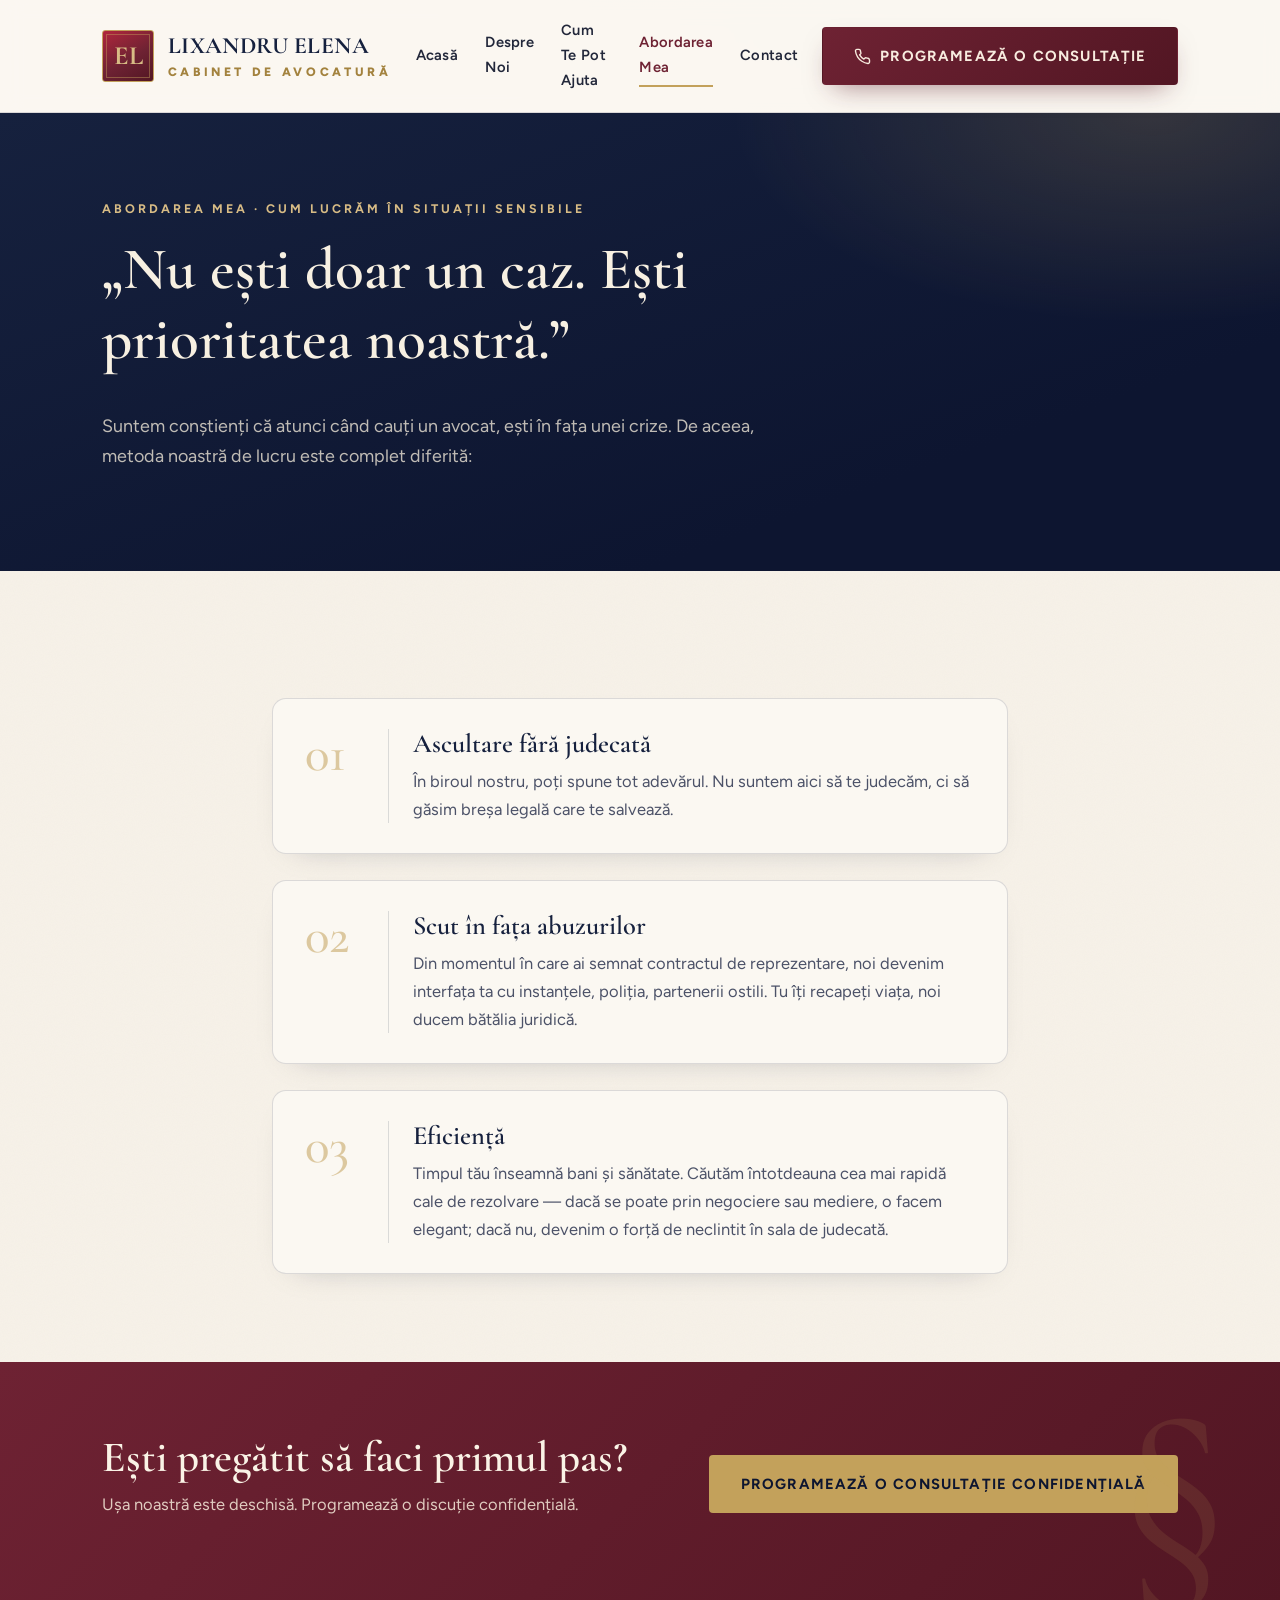
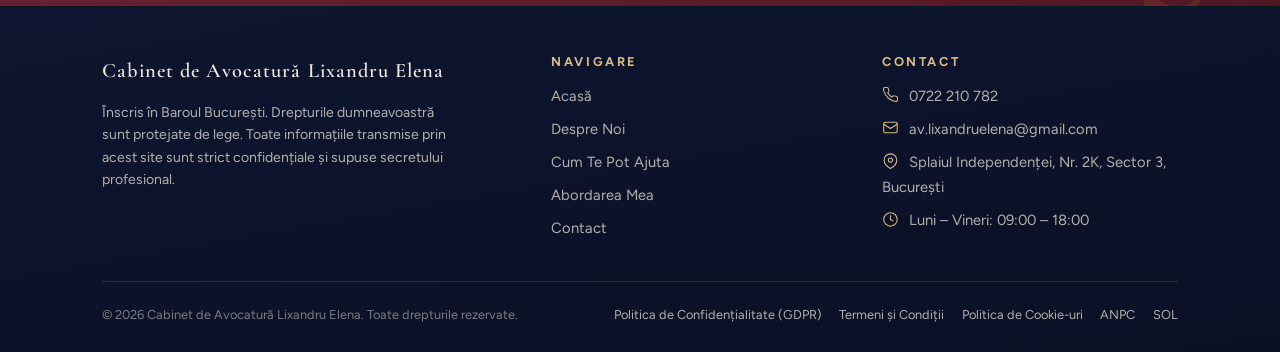
==== commit 26c35625: "content: modificari conform documentului clientului - Rebranding: Cabinet de Avocat -> Cabinet de Av" ====
--- a/abordare.html
+++ b/abordare.html
@@ -3,8 +3,8 @@
 <head>
   <meta charset="UTF-8">
   <meta name="viewport" content="width=device-width, initial-scale=1.0">
-  <title>Abordarea Mea — Cum lucrăm în situații sensibile | Cabinet de Avocat Lixandru Elena</title>
-  <meta name="description" content="Nu ești doar un caz. Ești prioritatea noastră. Ascultare fără judecată, scut în fața abuzurilor și eficiență chirurgicală — metoda de lucru a Cabinetului de Avocat Lixandru Elena.">
+  <title>Abordarea Mea — Cum lucrăm în situații sensibile | Cabinet de Avocatură Lixandru Elena</title>
+  <meta name="description" content="Nu ești doar un caz. Ești prioritatea noastră. Ascultare fără judecată, scut în fața abuzurilor și eficiență — metoda de lucru a Cabinetului de Avocatură Lixandru Elena.">
   <link rel="icon" type="image/svg+xml" href="img/favicon.svg">
   <link rel="preconnect" href="https://fonts.googleapis.com">
   <link rel="preconnect" href="https://fonts.gstatic.com" crossorigin>
@@ -15,11 +15,11 @@
 
 <header class="site-header">
   <div class="wrap header-inner">
-    <a class="brand" href="index.html" aria-label="Cabinet de Avocat Lixandru Elena — Acasă">
+    <a class="brand" href="index.html" aria-label="Cabinet de Avocatură Lixandru Elena — Acasă">
       <span class="brand-monogram">EL</span>
       <span class="brand-text">
         <span class="brand-name">Lixandru Elena</span><br>
-        <span class="brand-sub">Cabinet de Avocat</span>
+        <span class="brand-sub">Cabinet de Avocatură</span>
       </span>
     </a>
     <nav class="main-nav" aria-label="Navigare principală">
@@ -63,7 +63,7 @@
         </article>
         <article class="method reveal reveal-d2">
           <div>
-            <h3>Eficiență chirurgicală</h3>
+            <h3>Eficiență</h3>
             <p>Timpul tău înseamnă bani și sănătate. Căutăm întotdeauna cea mai rapidă cale de rezolvare — dacă se poate prin negociere sau mediere, o facem elegant; dacă nu, devenim o forță de neclintit în sala de judecată.</p>
           </div>
         </article>
@@ -87,7 +87,7 @@
   <div class="wrap">
     <div class="footer-grid">
       <div class="footer-brand">
-        <span class="brand-name">Cabinet de Avocat Lixandru Elena</span>
+        <span class="brand-name">Cabinet de Avocatură Lixandru Elena</span>
         <p>Înscris în Baroul București. Drepturile dumneavoastră sunt protejate de lege. Toate informațiile transmise prin acest site sunt strict confidențiale și supuse secretului profesional.</p>
       </div>
       <div>
@@ -111,7 +111,7 @@
       </div>
     </div>
     <div class="footer-legal">
-      <span>© <span id="year">2026</span> Cabinet de Avocat Lixandru Elena. Toate drepturile rezervate.</span>
+      <span>© <span id="year">2026</span> Cabinet de Avocatură Lixandru Elena. Toate drepturile rezervate.</span>
       <div class="footer-legal-links">
         <a href="legal/politica-de-confidentialitate.html">Politica de Confidențialitate (GDPR)</a>
         <a href="legal/termeni-si-conditii.html">Termeni și Condiții</a>
--- a/css/style.css
+++ b/css/style.css
@@ -176,9 +176,10 @@
   display: grid;
   place-items: center;
   font-family: var(--font-display);
-  font-size: 1.5rem;
-  font-weight: 600;
-  color: var(--gold-dark);
+  font-size: 1.65rem;
+  font-weight: 700;
+  color: var(--gold-soft);
+  background: linear-gradient(150deg, #b1273c 0%, var(--burgundy) 55%, var(--burgundy-deep) 100%);
   border: 1.5px solid var(--gold);
   border-radius: 3px;
   position: relative;
@@ -187,7 +188,7 @@
   content: "";
   position: absolute;
   inset: 3px;
-  border: 1px solid rgba(195, 161, 91, 0.35);
+  border: 1px solid rgba(195, 161, 91, 0.45);
 }
 
 .brand-text { line-height: 1.25; }
@@ -198,12 +199,24 @@
   letter-spacing: 0.05em;
   color: var(--navy);
 }
+.brand .brand-name {
+  font-size: clamp(1.05rem, 4.6vw, 1.46rem);
+  font-weight: 700;
+  letter-spacing: 0.02em;
+  text-transform: uppercase;
+  white-space: nowrap;
+}
 .brand-sub {
   font-size: 0.68rem;
   font-weight: 700;
   letter-spacing: 0.3em;
   text-transform: uppercase;
   color: var(--gold-dark);
+}
+.brand .brand-sub {
+  font-size: clamp(0.6rem, 2.1vw, 0.76rem);
+  font-weight: 800;
+  white-space: nowrap;
 }
 
 .main-nav { display: flex; align-items: center; gap: 1.7rem; }
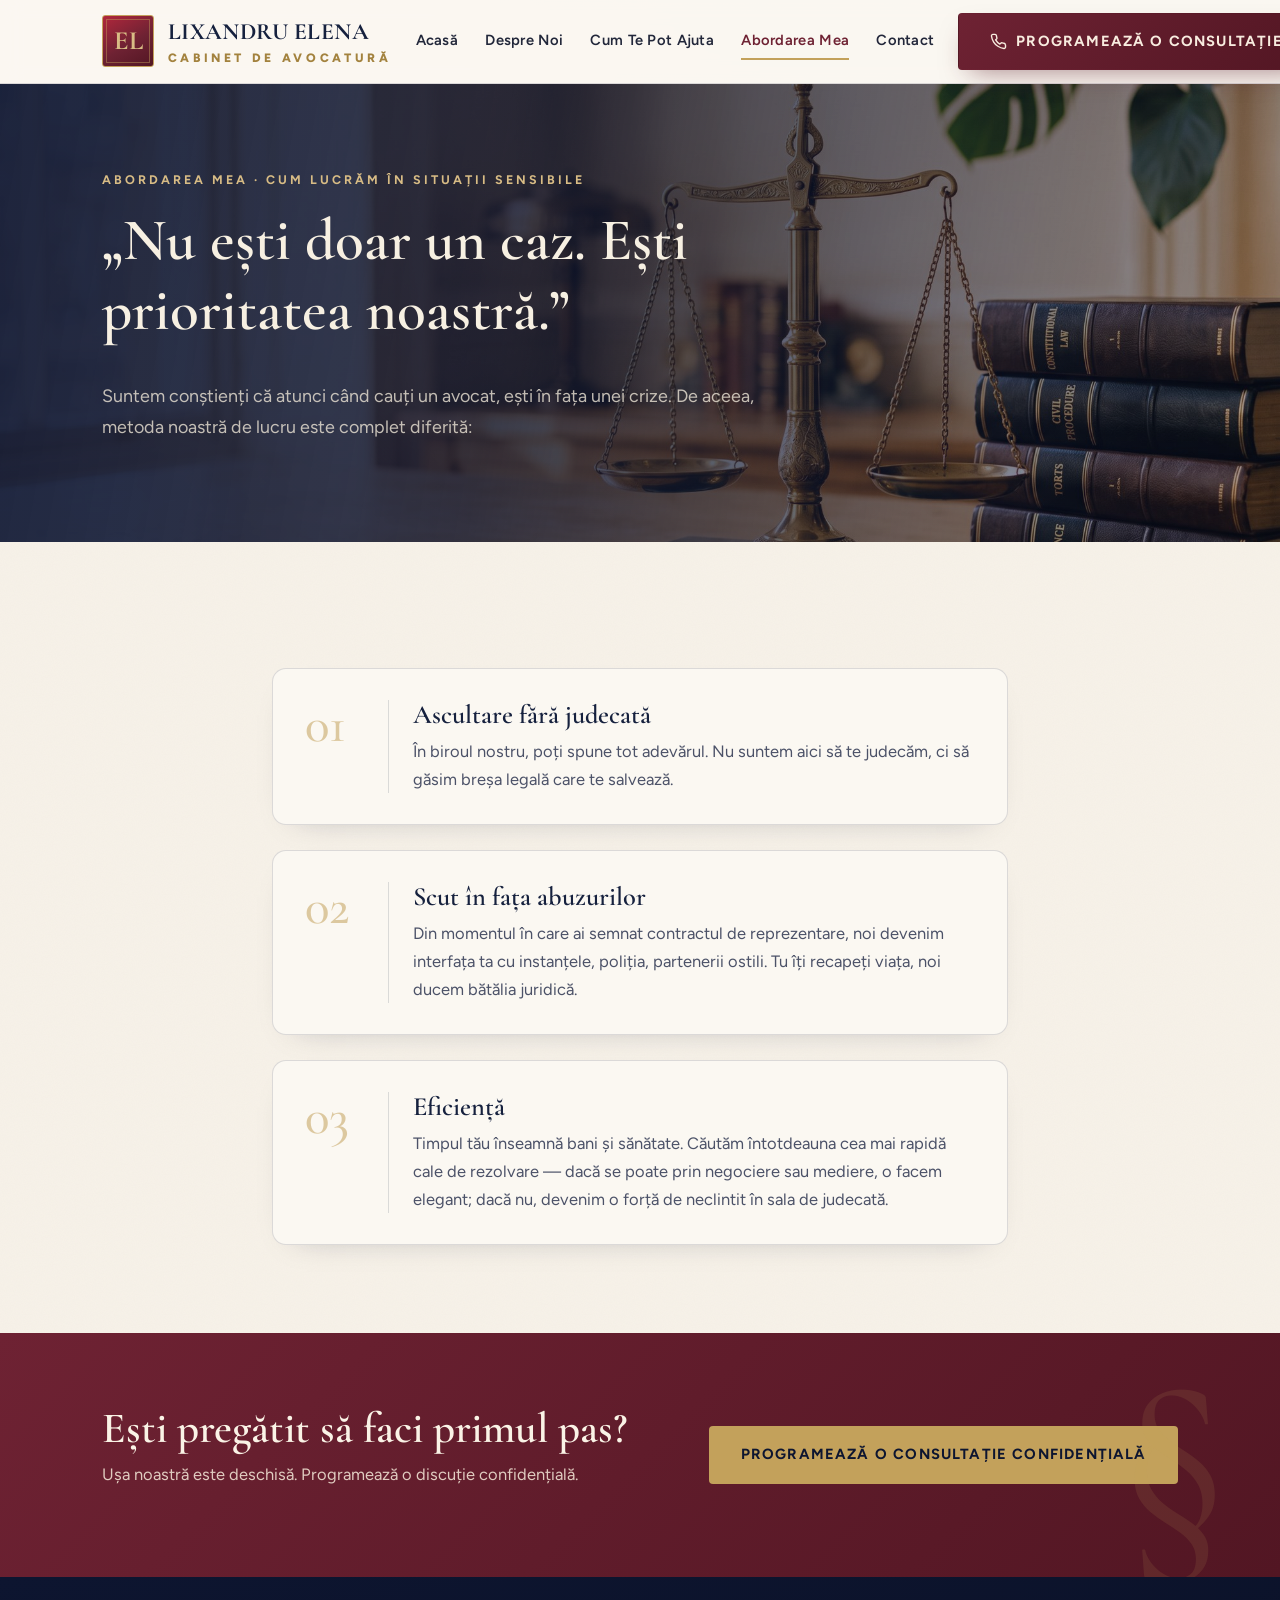
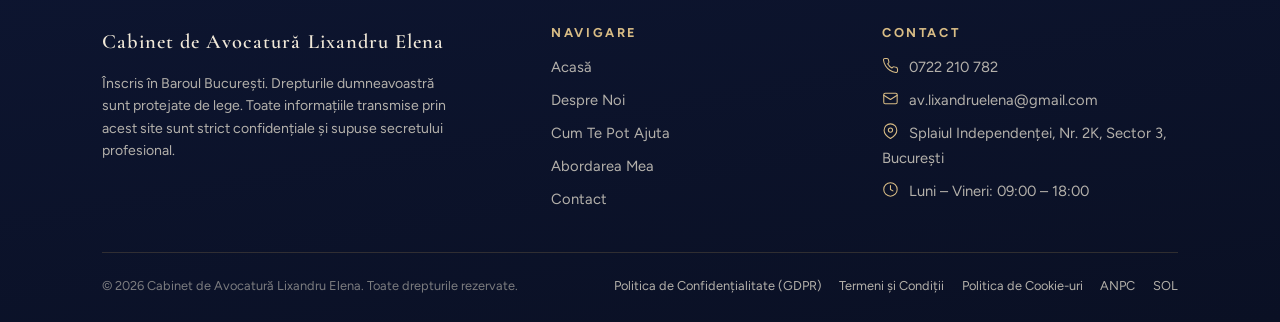
==== commit 86fa9029: "feat: redesign hero + fix nav wrap, adauga fotografii pe pagini secundare - Fix critic: nav-ul din h" ====
--- a/abordare.html
+++ b/abordare.html
@@ -38,7 +38,7 @@
 
 <main>
 
-  <section class="page-hero">
+  <section class="page-hero page-hero-photo">
     <div class="wrap">
       <span class="eyebrow">Abordarea Mea · Cum lucrăm în situații sensibile</span>
       <h1>„Nu ești doar un caz. Ești prioritatea noastră.”</h1>
--- a/css/style.css
+++ b/css/style.css
@@ -227,6 +227,7 @@
   letter-spacing: 0.02em;
   padding: 0.3rem 0;
   border-bottom: 2px solid transparent;
+  white-space: nowrap;
   transition: color 0.2s ease, border-color 0.2s ease;
 }
 .main-nav a:hover { color: var(--burgundy); }
@@ -256,9 +257,8 @@
   position: relative;
   overflow: hidden;
   background:
-    radial-gradient(900px 500px at 110% 10%, rgba(195, 161, 91, 0.22), transparent 55%),
-    radial-gradient(700px 500px at -10% 110%, rgba(110, 34, 51, 0.35), transparent 60%),
-    linear-gradient(160deg, var(--navy) 0%, var(--navy-deep) 70%);
+    linear-gradient(100deg, rgba(13, 21, 48, 0.95) 0%, rgba(13, 21, 48, 0.88) 34%, rgba(13, 21, 48, 0.42) 64%, rgba(13, 21, 48, 0.14) 100%),
+    url("../img/hero-scales.jpg") center 38% / cover no-repeat;
   color: #ece5d6;
 }
 
@@ -271,13 +271,11 @@
 }
 
 .hero-grid {
-  display: grid;
-  grid-template-columns: minmax(0, 1.15fr) minmax(0, 0.85fr);
-  gap: clamp(2rem, 5vw, 4rem);
-  align-items: center;
-  padding-block: clamp(3.5rem, 8vw, 6.5rem);
   position: relative;
-}
+  padding-block: clamp(3.8rem, 11vw, 8rem);
+}
+
+.hero-copy { max-width: 620px; }
 
 .hero .eyebrow { color: var(--gold-soft); }
 
@@ -290,8 +288,9 @@
 
 .hero-sub {
   font-size: 1.02rem;
-  color: rgba(236, 229, 214, 0.82);
+  color: rgba(236, 229, 214, 0.85);
   max-width: 56ch;
+  text-shadow: 0 1px 12px rgba(0, 0, 0, 0.35);
 }
 
 .hero-actions { display: flex; flex-wrap: wrap; gap: 1rem; margin-top: 1.8rem; }
@@ -307,38 +306,22 @@
   gap: 0.5rem;
 }
 
-.hero-figure { position: relative; }
-
-.hero-portrait {
-  position: relative;
-  border-radius: 8px;
-  overflow: hidden;
-  box-shadow: 0 30px 70px -30px rgba(0, 0, 0, 0.6);
-}
-.hero-portrait::after {
-  content: "";
-  position: absolute;
-  inset: 12px;
-  border: 1px solid rgba(195, 161, 91, 0.55);
-  border-radius: 4px;
-  pointer-events: none;
-}
-.hero-portrait img { width: 100%; height: 100%; object-fit: cover; }
-
 .hero-badge {
-  position: absolute;
-  left: -18px;
-  bottom: 26px;
-  background: var(--paper);
-  color: var(--navy);
-  border-left: 3px solid var(--gold);
-  padding: 0.8rem 1.1rem;
+  display: inline-flex;
+  align-items: center;
+  gap: 0.7rem;
+  margin-top: 1.6rem;
+  background: rgba(251, 248, 242, 0.08);
+  color: #ece5d6;
+  border: 1px solid rgba(195, 161, 91, 0.45);
+  border-left-width: 3px;
+  padding: 0.7rem 1.1rem;
   border-radius: 6px;
-  box-shadow: var(--shadow);
   font-size: 0.85rem;
-  line-height: 1.45;
-}
-.hero-badge strong { font-family: var(--font-display); font-size: 1.25rem; display: block; }
+  line-height: 1.4;
+  backdrop-filter: blur(4px);
+}
+.hero-badge strong { font-family: var(--font-display); font-size: 1.2rem; color: var(--gold-soft); }
 
 /* ---------- Trust strip ---------- */
 
@@ -371,6 +354,34 @@
 .section-head.centered { margin: 0 auto 2.6rem; text-align: center; }
 
 .lead { font-size: 1.12rem; color: var(--ink-soft); }
+
+/* ---------- Transition (home page, photo + lead text) ---------- */
+
+.transition-grid {
+  display: grid;
+  grid-template-columns: minmax(0, 0.85fr) minmax(0, 1.15fr);
+  gap: clamp(2rem, 5vw, 3.6rem);
+  align-items: center;
+}
+
+.transition-figure {
+  margin: 0;
+  border-radius: var(--radius);
+  overflow: hidden;
+  box-shadow: var(--shadow);
+  position: relative;
+}
+.transition-figure::after {
+  content: "";
+  position: absolute;
+  inset: 10px;
+  border: 1px solid rgba(195, 161, 91, 0.4);
+  border-radius: 6px;
+  pointer-events: none;
+}
+.transition-figure img { width: 100%; height: 100%; object-fit: cover; display: block; }
+
+.transition-grid .section-head { max-width: none; }
 
 /* ---------- Pillars ---------- */
 
@@ -624,10 +635,18 @@
     linear-gradient(160deg, var(--navy) 0%, var(--navy-deep) 75%);
   color: #ece5d6;
   padding: clamp(3rem, 7vw, 5rem) 0;
+  position: relative;
+  overflow: hidden;
 }
 .page-hero h1 { color: #f7f0e2; max-width: 22ch; }
 .page-hero .eyebrow { color: var(--gold-soft); }
 .page-hero .lead { color: rgba(236, 229, 214, 0.8); max-width: 65ch; }
+
+.page-hero-photo {
+  background:
+    linear-gradient(100deg, rgba(13, 21, 48, 0.93) 0%, rgba(13, 21, 48, 0.82) 40%, rgba(13, 21, 48, 0.55) 75%, rgba(13, 21, 48, 0.35) 100%),
+    url("../img/hero-scales.jpg") center 42% / cover no-repeat;
+}
 
 .prose { max-width: 800px; }
 .prose ul { padding-left: 1.2rem; }
@@ -859,28 +878,10 @@
 
 /* ---------- Responsive ---------- */
 
-@media (max-width: 980px) {
-  .hero-grid { grid-template-columns: 1fr; gap: 1.6rem; }
-  .hero-figure { max-width: 480px; }
-  .hero-portrait { display: none; }
-  .hero-figure { max-width: none; margin: 0; }
-  .hero-badge {
-    position: static;
-    display: inline-flex;
-    align-items: center;
-    gap: 0.6rem;
-    background: rgba(251, 248, 242, 0.06);
-    color: #ece5d6;
-    border: 1px solid rgba(195, 161, 91, 0.45);
-    border-left-width: 3px;
-    box-shadow: none;
-  }
-  .hero-badge strong { color: var(--gold-soft); display: inline; font-size: 1.1rem; margin-right: 0.4rem; }
-  .pillars { grid-template-columns: 1fr; }
-  .steps { grid-template-columns: repeat(2, 1fr); gap: 2rem 1.2rem; }
-  .footer-grid { grid-template-columns: 1fr 1fr; }
-  .contact-grid { grid-template-columns: 1fr; }
-
+/* Header/nav collapses to the hamburger menu earlier than the content
+   breakpoint below — brand lockup + 5 nav links + CTA need more room
+   than .wrap's 1140px cap gives them, so this must not be tied to 980px. */
+@media (max-width: 1240px) {
   .main-nav {
     position: fixed;
     inset: 0 0 auto 0;
@@ -896,13 +897,23 @@
     transition: transform 0.35s ease;
   }
   .main-nav.open { transform: translateY(0); }
-  .main-nav a { padding: 0.85rem 0.2rem; border-bottom: 1px solid var(--line); }
+  .main-nav a { padding: 0.85rem 0.2rem; border-bottom: 1px solid var(--line); white-space: normal; }
   .main-nav a.active { border-bottom-color: var(--gold); }
   .nav-toggle { display: flex; }
   .nav-toggle.open span:nth-child(1) { transform: translateY(7px) rotate(45deg); }
   .nav-toggle.open span:nth-child(2) { opacity: 0; }
   .nav-toggle.open span:nth-child(3) { transform: translateY(-7px) rotate(-45deg); }
   .header-cta { display: none; }
+}
+
+@media (max-width: 980px) {
+  .hero-copy { max-width: none; }
+  .transition-grid { grid-template-columns: 1fr; gap: 1.8rem; }
+  .transition-figure { max-width: 340px; margin: 0 auto; }
+  .pillars { grid-template-columns: 1fr; }
+  .steps { grid-template-columns: repeat(2, 1fr); gap: 2rem 1.2rem; }
+  .footer-grid { grid-template-columns: 1fr 1fr; }
+  .contact-grid { grid-template-columns: 1fr; }
 }
 
 @media (max-width: 640px) {
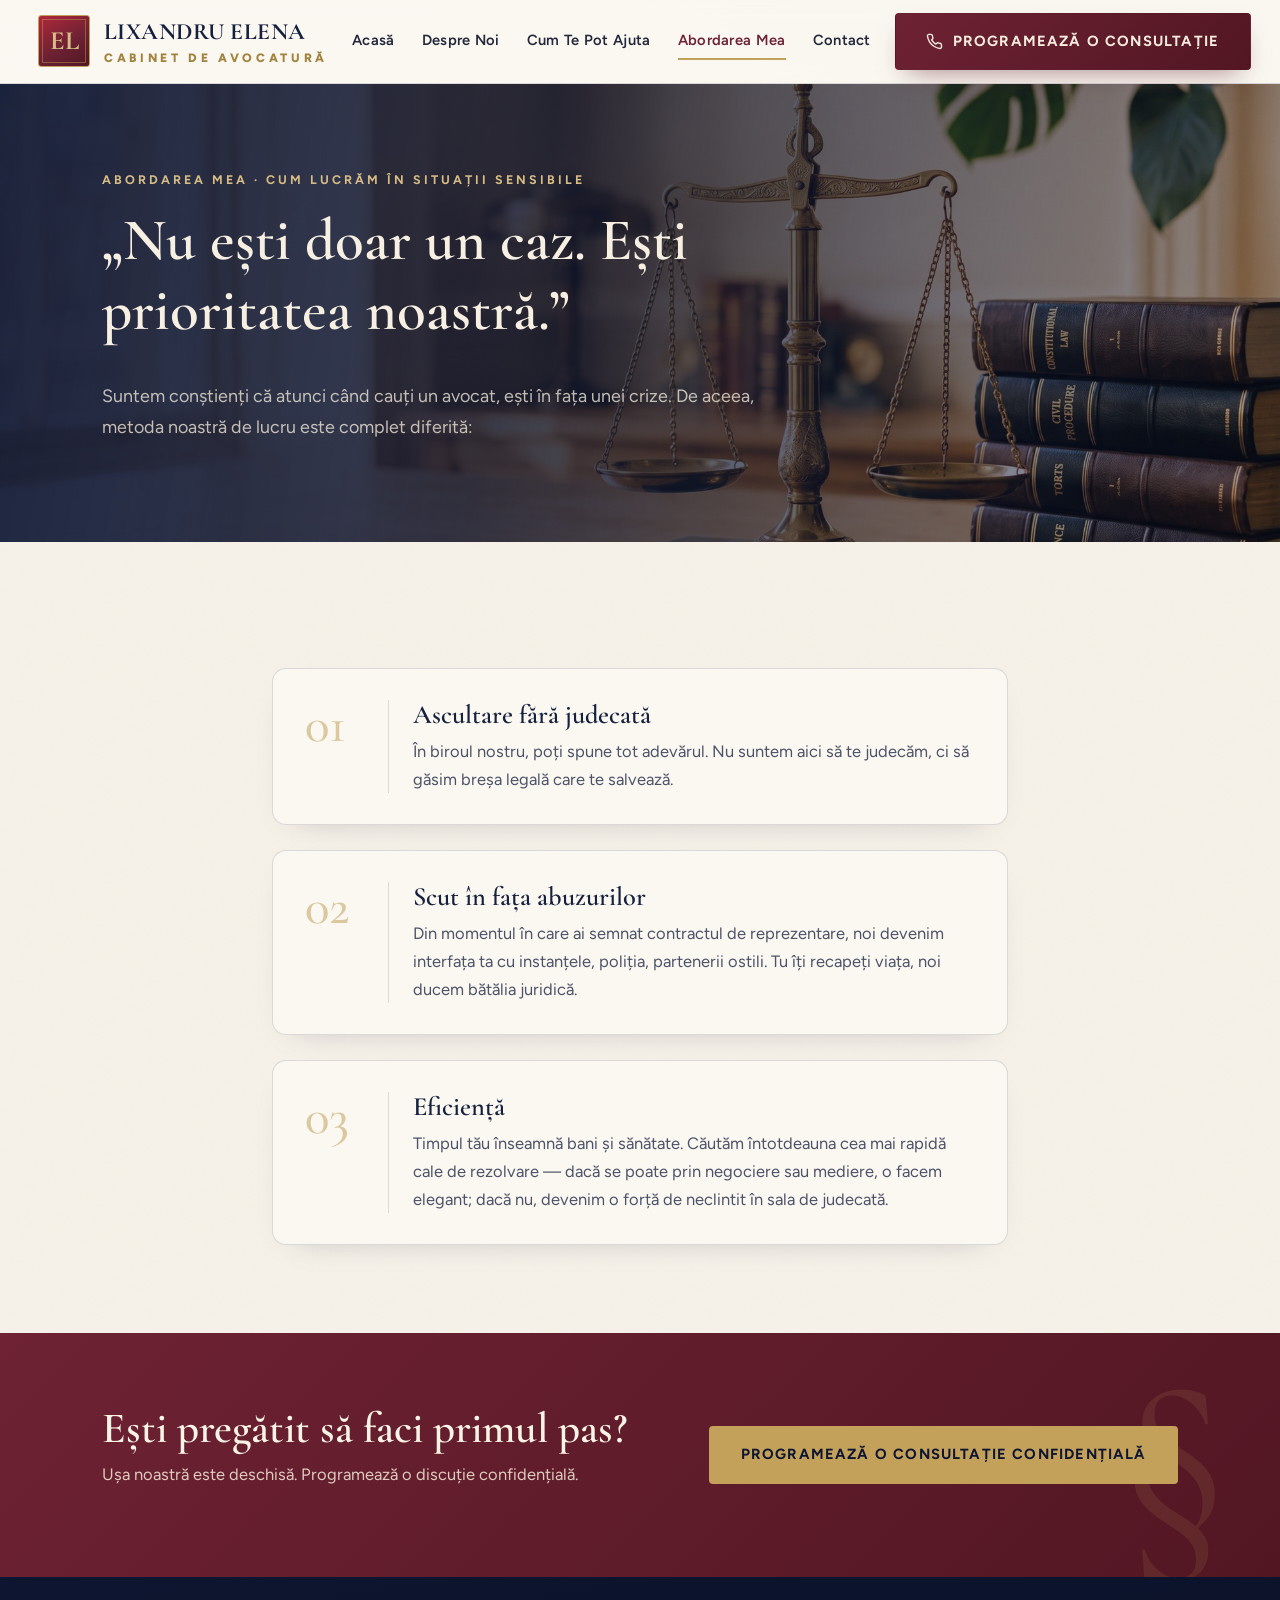
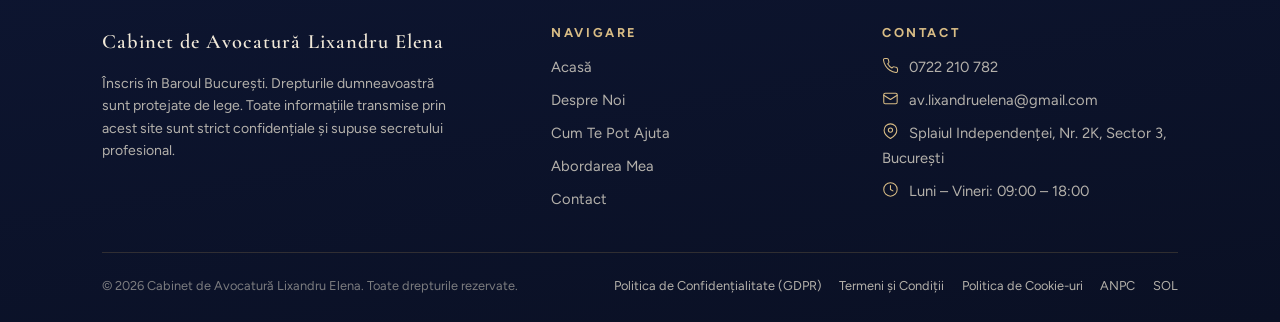
==== commit c927eddf: "fix: header spans full page width, logo/CTA sit at true corners Co-Authored-By: Claude Sonnet 5 <nor" ====
--- a/abordare.html
+++ b/abordare.html
@@ -14,7 +14,7 @@
 <body>
 
 <header class="site-header">
-  <div class="wrap header-inner">
+  <div class="header-inner">
     <a class="brand" href="index.html" aria-label="Cabinet de Avocatură Lixandru Elena — Acasă">
       <span class="brand-monogram">EL</span>
       <span class="brand-text">
--- a/css/style.css
+++ b/css/style.css
@@ -160,12 +160,16 @@
 }
 
 .header-inner {
-  display: flex;
+  display: grid;
+  grid-template-columns: 1fr auto 1fr;
   align-items: center;
-  justify-content: space-between;
   gap: 1.5rem;
   padding-block: 0.8rem;
-}
+  padding-inline: clamp(1.1rem, 4vw, 2.4rem);
+}
+.header-inner .brand { justify-self: start; }
+.header-inner .main-nav { justify-self: center; }
+.header-inner .header-cta { justify-self: end; }
 
 .brand { display: flex; align-items: center; gap: 0.85rem; }
 
@@ -658,10 +662,26 @@
   border-left: 3px solid var(--gold);
   border-radius: 0 var(--radius) var(--radius) 0;
   padding: 1.4rem 1.7rem;
+  box-shadow: 0 12px 30px -22px rgba(13, 21, 48, 0.3);
+}
+.callout p:last-child { margin-bottom: 0; }
+
+.callout-media {
+  display: grid;
+  grid-template-columns: 1fr 130px;
+  gap: 1.4rem;
+  align-items: center;
   margin: 2rem 0;
-  box-shadow: 0 12px 30px -22px rgba(13, 21, 48, 0.3);
-}
-.callout p:last-child { margin-bottom: 0; }
+}
+.callout-media .callout { margin: 0; }
+.callout-figure {
+  margin: 0;
+  border-radius: var(--radius);
+  overflow: hidden;
+  box-shadow: var(--shadow);
+  aspect-ratio: 4 / 5;
+}
+.callout-figure img { width: 100%; height: 100%; object-fit: cover; display: block; }
 
 /* ---------- Practice areas (servicii) ---------- */
 
@@ -927,6 +947,8 @@
   .method::before { border-right: 0; border-bottom: 1px solid var(--line); padding: 0 0 0.6rem; }
   .practice-block { grid-template-columns: 1fr; }
   .cta-band::before { display: none; }
+  .callout-media { grid-template-columns: 1fr; }
+  .callout-figure { max-width: 200px; margin: 0 auto; order: -1; }
 
   .hero-grid { padding-block: 2.6rem 2.8rem; }
   .hero h1 { font-size: clamp(1.55rem, 6.4vw, 1.9rem); }
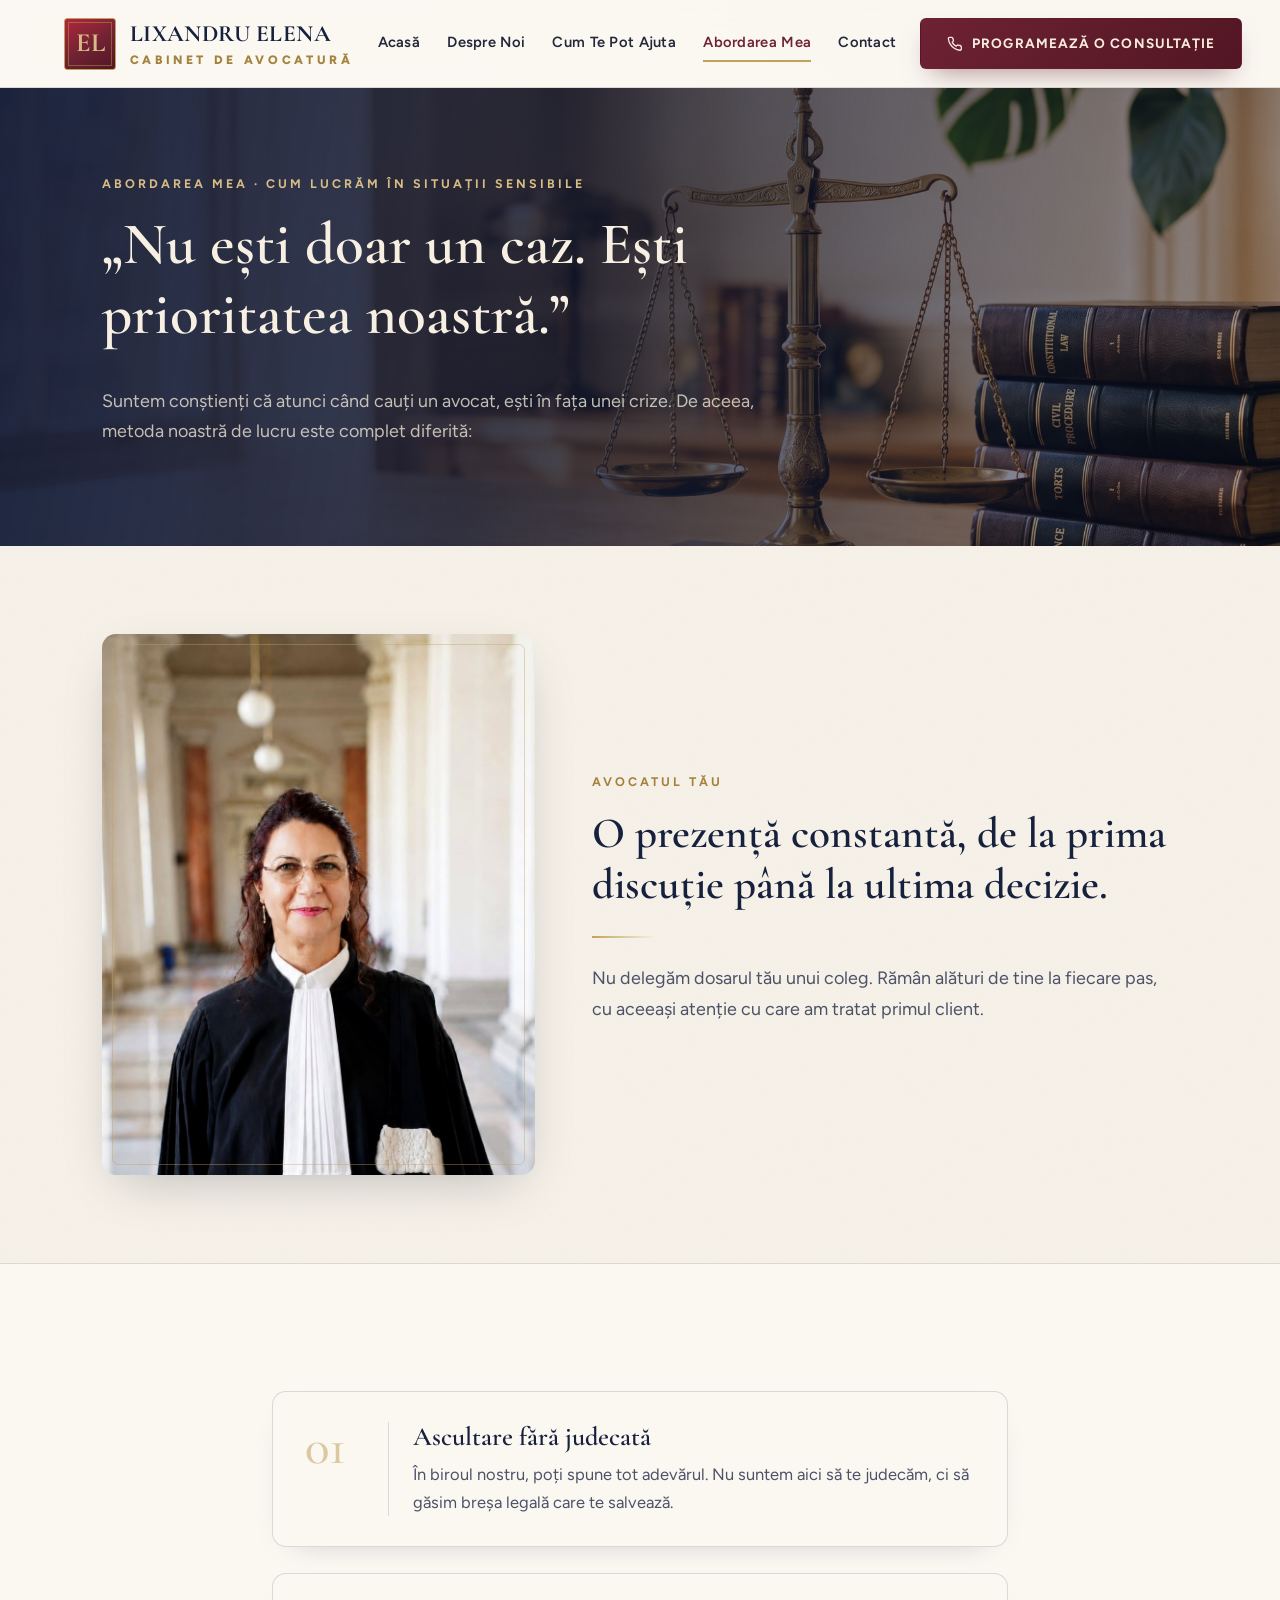
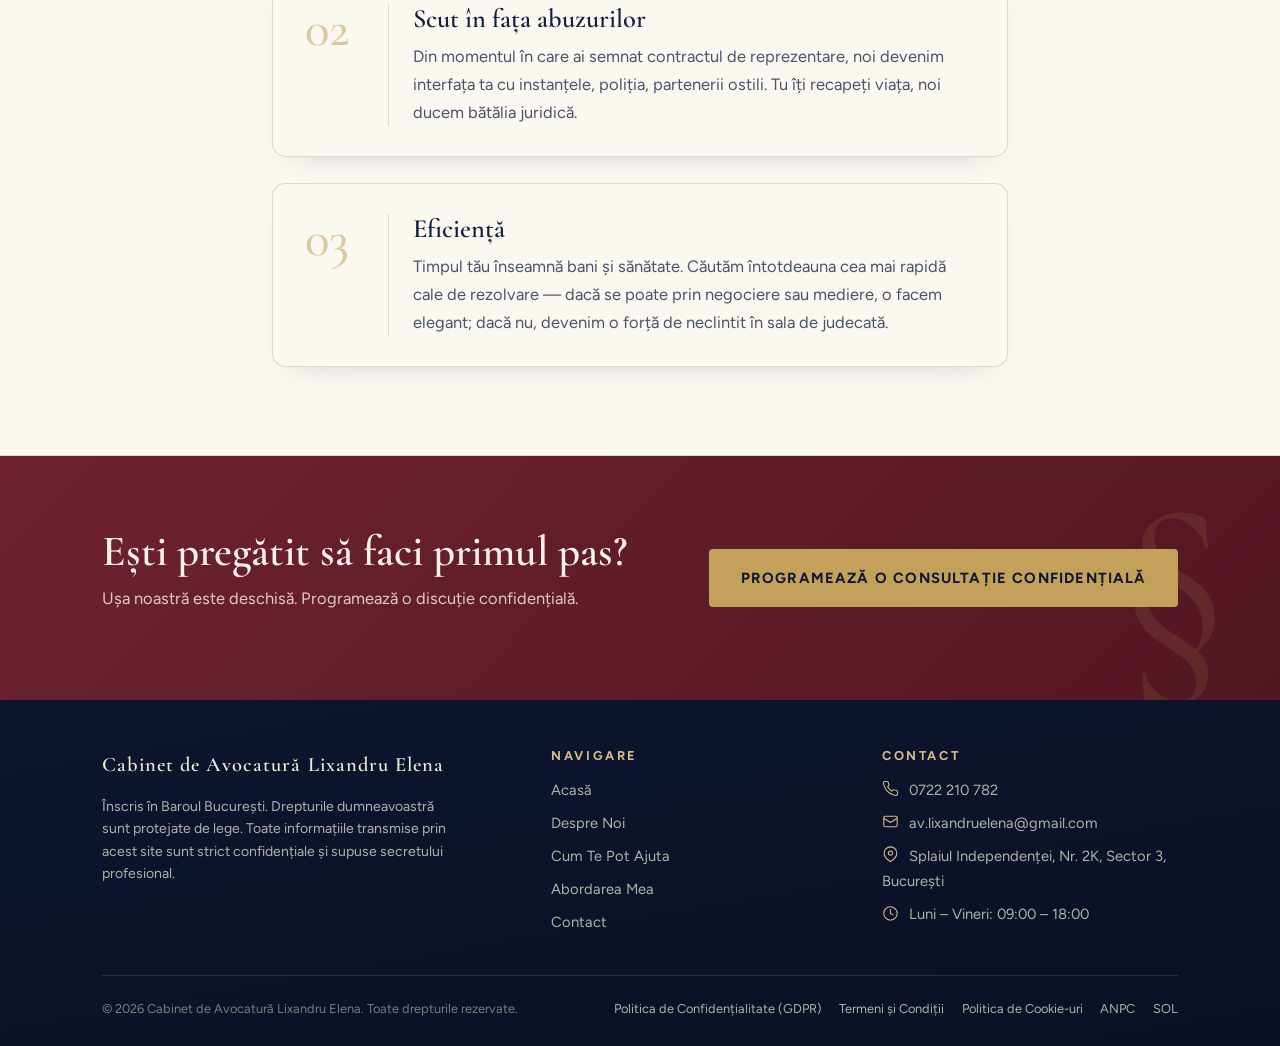
==== commit 56f152c6: "feat: swap Acasa transition photo to headshot, move hallway photo to Abordarea Mea Remove the small " ====
--- a/abordare.html
+++ b/abordare.html
@@ -47,6 +47,22 @@
   </section>
 
   <section class="section">
+    <div class="wrap">
+      <div class="transition-grid">
+        <figure class="transition-figure reveal">
+          <img src="img/elena-lixandru-hol.jpg" alt="Elena Lixandru — Cabinet de Avocatură" width="900" height="1125">
+        </figure>
+        <div class="section-head reveal">
+          <span class="eyebrow">Avocatul Tău</span>
+          <h2>O prezență constantă, de la prima discuție până la ultima decizie.</h2>
+          <hr class="gold-rule">
+          <p class="lead">Nu delegăm dosarul tău unui coleg. Rămân alături de tine la fiecare pas, cu aceeași atenție cu care am tratat primul client.</p>
+        </div>
+      </div>
+    </div>
+  </section>
+
+  <section class="section section-alt">
     <div class="wrap prose">
       <div class="method-list">
         <article class="method reveal">
--- a/css/style.css
+++ b/css/style.css
@@ -164,8 +164,8 @@
   grid-template-columns: 1fr auto 1fr;
   align-items: center;
   gap: 1.5rem;
-  padding-block: 0.8rem;
-  padding-inline: clamp(1.1rem, 4vw, 2.4rem);
+  padding-block: 1.1rem;
+  padding-inline: clamp(1.8rem, 6vw, 4rem);
 }
 .header-inner .brand { justify-self: start; }
 .header-inner .main-nav { justify-self: center; }
@@ -237,7 +237,12 @@
 .main-nav a:hover { color: var(--burgundy); }
 .main-nav a.active { color: var(--burgundy); border-bottom-color: var(--gold); }
 
-.header-cta { white-space: nowrap; }
+.header-cta {
+  white-space: nowrap;
+  padding: 0.8rem 1.6rem;
+  font-size: 0.85rem;
+  border-radius: 6px;
+}
 
 .nav-toggle {
   display: none;
